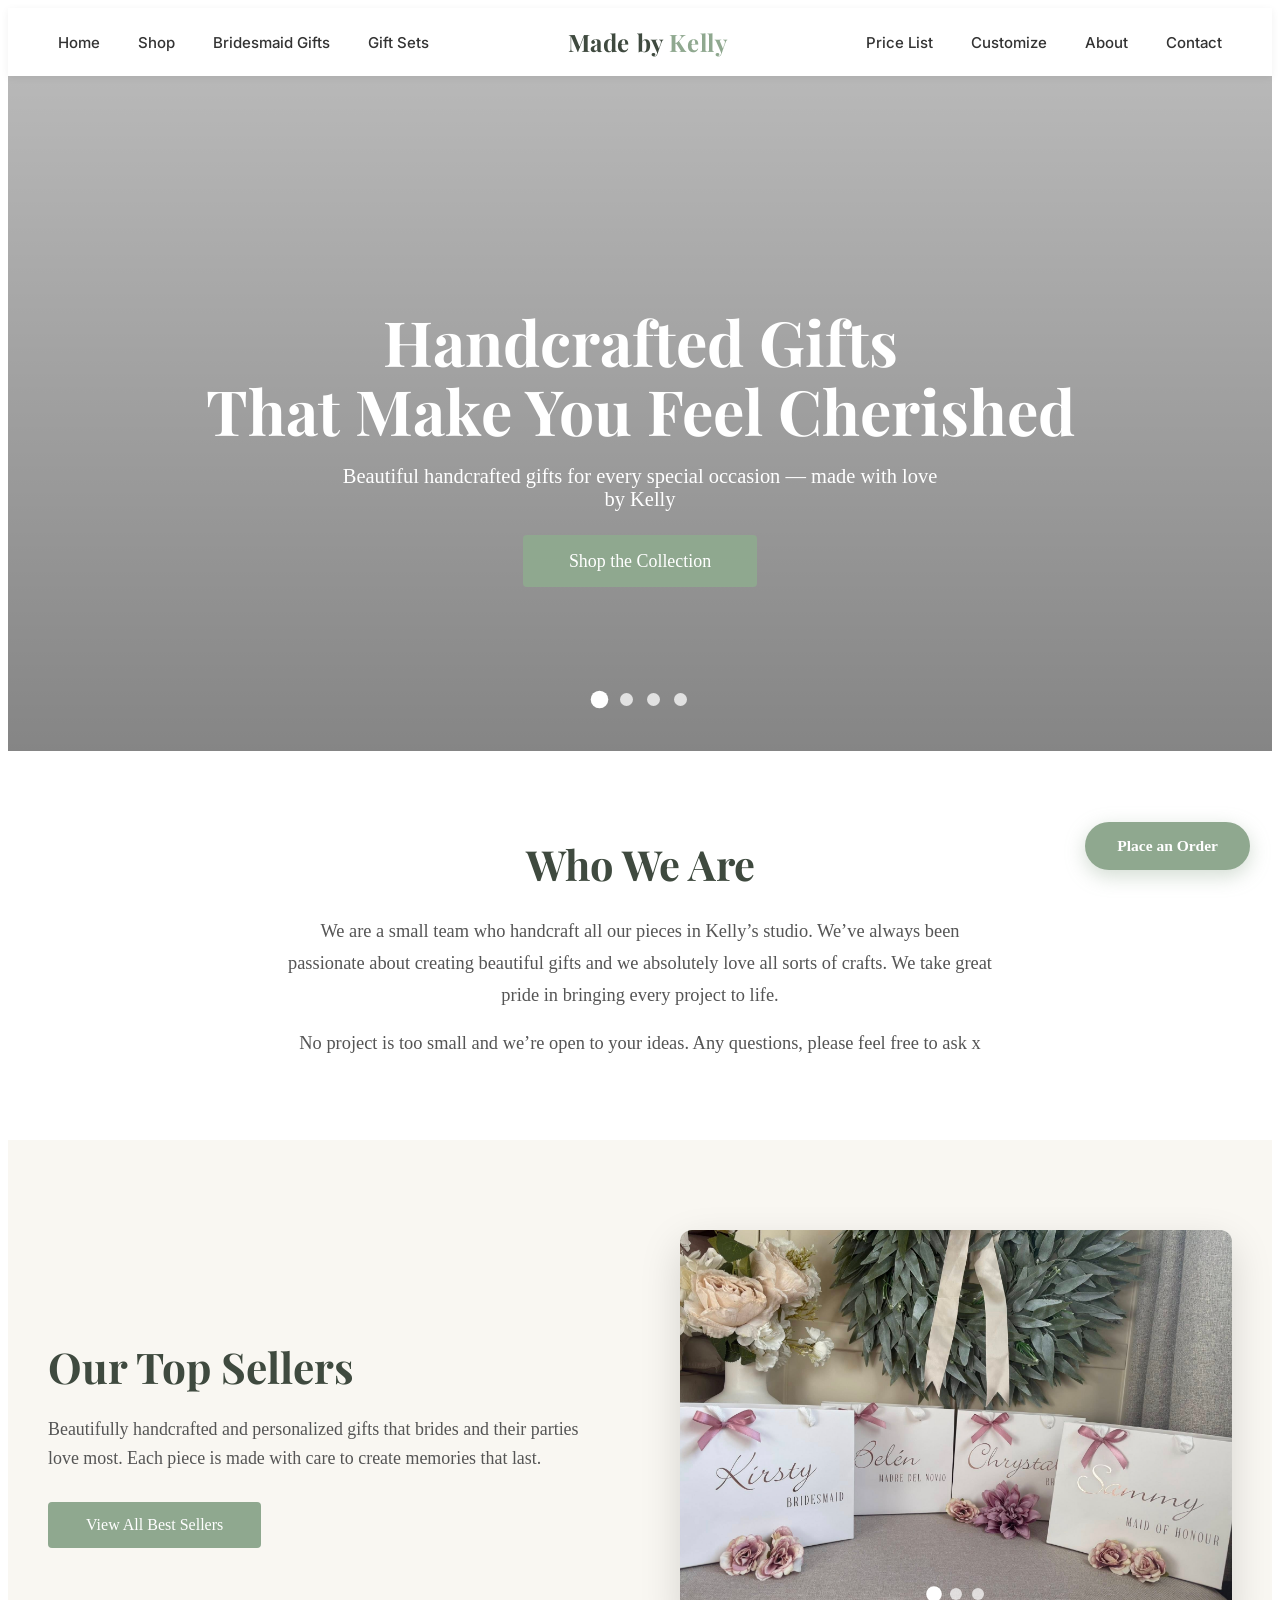
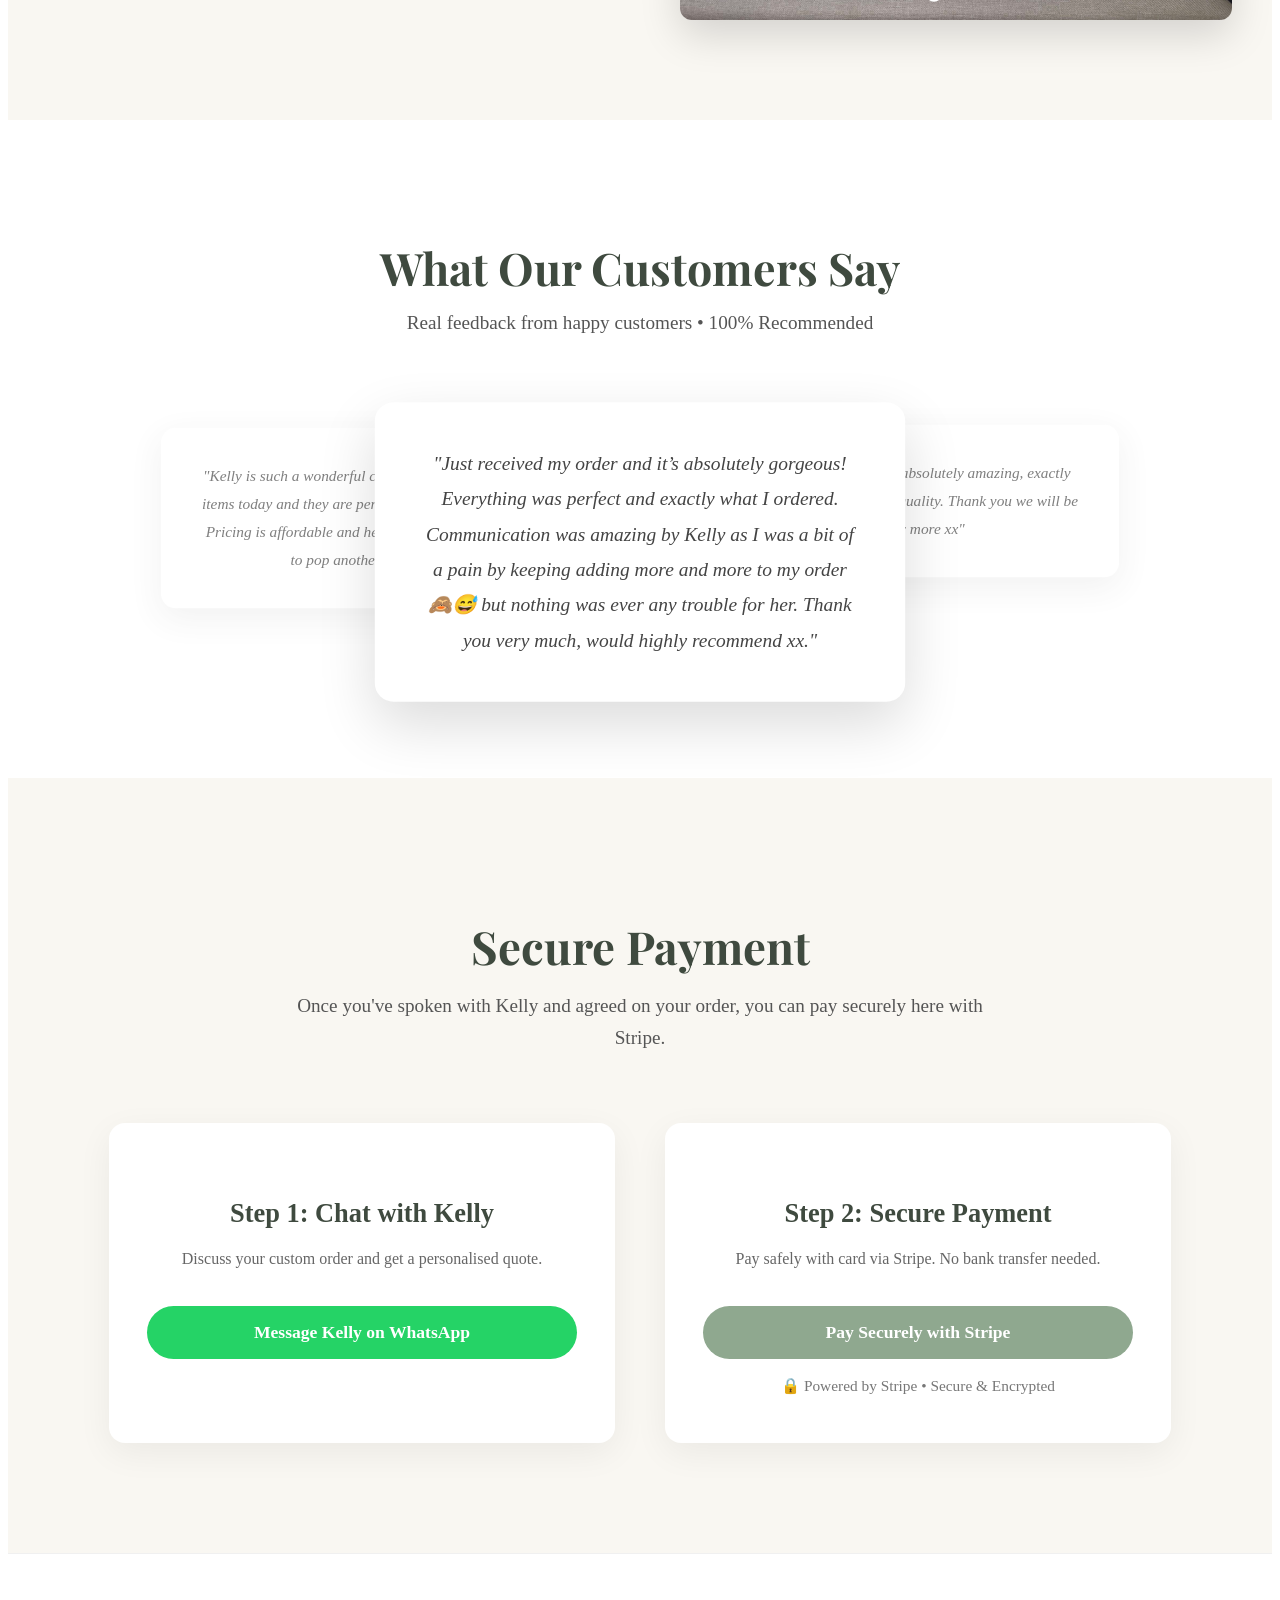
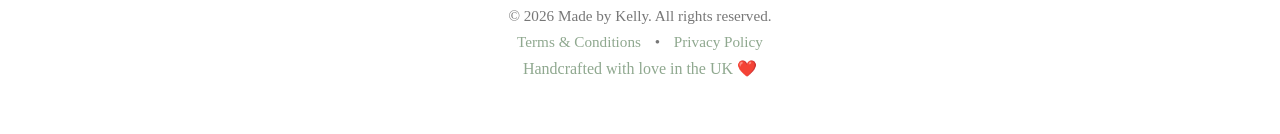
==== index.html @ 74aba40e "Updated hero section with new heading" ====
<!DOCTYPE html>
<html lang="en">
<head>
    <meta charset="UTF-8">
    <meta name="viewport" content="width=device-width, initial-scale=1.0">
    <title>Made by Kelly | Handcrafted Gifts</title>
    
    <link href="https://fonts.googleapis.com/css2?family=Playfair+Display:wght@700&family=Inter:wght@400;500&display=swap" rel="stylesheet">
    
    <link rel="stylesheet" href="css/header.css">
    <link rel="stylesheet" href="css/hero.css">
    <link rel="stylesheet" href="css/index.css">
    <link rel="stylesheet" href="css/footer.css">
</head>
<body>

    <!-- HEADER -->
    <header class="header">
        <div class="header-content">
            <ul class="left-nav nav-menu">
                <li><a href="index.html">Home</a></li>
                <li><a href="shop.html">Shop</a></li>
                <li><a href="bridesmaid-gifts.html">Bridesmaid Gifts</a></li>
                <li><a href="gift-sets.html">Gift Sets</a></li>
            </ul>

            <a href="index.html" class="logo">
                Made by <span>Kelly</span>
            </a>

            <ul class="right-nav nav-menu">
                <li><a href="price-list.html">Price List</a></li>
                <li><a href="customize.html">Customize</a></li>
                <li><a href="about.html">About</a></li>
                <li><a href="contact.html">Contact</a></li>
            </ul>
        </div>
    </header>

    <!-- HERO SLIDESHOW -->
    <section class="hero" id="hero">
        <div class="hero-slide active" style="background-image: url('images/slideshow/jennifer-kalenberg-3nx3qOwSSLs-unsplash.jpg');"></div>
        <div class="hero-slide" style="background-image: url('images/slideshow/jeremy-wong-weddings-464ps_nOflw-unsplash.jpg');"></div>
        <div class="hero-slide" style="background-image: url('images/slideshow/kelsey-chance-tAH2cA_BL5g-unsplash.jpg');"></div>
        <div class="hero-slide" style="background-image: url('images/slideshow/shayna-douglas-GV89QxUF4VI-unsplash.jpg');"></div>

        <div class="hero-overlay">
            <div class="hero-content">
                <h1>Handcrafted Gifts<br>That Make You Feel Cherished</h1>
                <p>Beautiful handcrafted gifts for every special occasion — made with love by Kelly</p>
                <a href="shop.html" class="hero-button">Shop the Collection</a>
            </div>
        </div>

        <div class="hero-dots">
            <div class="hero-dot active" data-slide="0"></div>
            <div class="hero-dot" data-slide="1"></div>
            <div class="hero-dot" data-slide="2"></div>
            <div class="hero-dot" data-slide="3"></div>
        </div>
    </section>

    <!-- WHO WE ARE - WHITE -->
    <div class="who-we-are">
        <div class="container">
            <h2>Who We Are</h2>
            <p>We are a small team who handcraft all our pieces in Kelly’s studio. We’ve always been passionate about creating beautiful gifts and we absolutely love all sorts of crafts. We take great pride in bringing every project to life.</p>
            <p>No project is too small and we’re open to your ideas. Any questions, please feel free to ask x</p>
        </div>
    </div>

    <!-- BEST SELLERS - BEIGE -->
    <section class="best-sellers">
        <div class="container">
            <div class="text-side">
                <h2>Our Top Sellers</h2>
                <p>Beautifully handcrafted and personalized gifts that brides and their parties love most. Each piece is made with care to create memories that last.</p>
                <a href="shop.html" class="btn">View All Best Sellers</a>
            </div>

            <div class="slider-container">
                <div class="slider">
                    <img src="images/658860197_122162101754825236_224866196049989667_n.jpg" class="slide active" alt="Top Seller 1">
                    <img src="images/669708441_122163906194825236_3881505361090547065_n.jpg" class="slide" alt="Top Seller 2">
                    <img src="images/slideshow/kelsey-chance-tAH2cA_BL5g-unsplash.jpg" class="slide" alt="Top Seller 3">
                </div>

                <div class="slider-dots">
                    <span class="dot active" data-slide="0"></span>
                    <span class="dot" data-slide="1"></span>
                    <span class="dot" data-slide="2"></span>
                </div>
            </div>
        </div>
    </section>

    <!-- TESTIMONIALS - WHITE -->
    <section class="testimonials">
        <div class="container">
            <h2>What Our Customers Say</h2>
            <p class="subtitle">Real feedback from happy customers • 100% Recommended</p>

            <div class="testimonial-slider" id="testimonialSlider">
                <div class="testimonial-card">
                    <p class="review">"Just received my order and it’s absolutely gorgeous! Everything was perfect and exactly what I ordered. Communication was amazing by Kelly as I was a bit of a pain by keeping adding more and more to my order 🙈😅 but nothing was ever any trouble for her. Thank you very much, would highly recommend xx."</p>
                </div>

                <div class="testimonial-card">
                    <p class="review">"Just received my order, absolutely amazing, exactly what I ordered and great quality. Thank you we will be back for more xx"</p>
                </div>

                <div class="testimonial-card">
                    <p class="review">"Kelly is really lovely, great at communicating and clearly puts everything into making sure what she sends out is exactly what you want. I was a little sceptical... but she put my mind at rest and she is very reliable and trustworthy. I couldn’t be happier!"</p>
                </div>

                <div class="testimonial-card">
                    <p class="review">"I recently ordered some custom items for my daughter’s wedding, and I couldn’t be happier! Everything arrived beautifully wrapped... Thank you for helping make this special day even more perfect!"</p>
                </div>

                <div class="testimonial-card">
                    <p class="review">"Just received my order and I am so pleased! The products are beautiful and will make a lovely addition to our big day. Would definitely recommend 🤍"</p>
                </div>

                <div class="testimonial-card">
                    <p class="review">"I would 100% recommend Kelly she has been truly amazing because, I love everything she done and I keep adding more to my order because I can’t help myself, she so talented and I’m over the moon with all my stuff so thank you so much I really appreciate your hard work 😌😌❤️"</p>
                </div>

                <div class="testimonial-card">
                    <p class="review">"Highly recommend- beautiful products x"</p>
                </div>

                <div class="testimonial-card">
                    <p class="review">"Would just like to thank Kelly for making our day feel that little more exciting with the amazing personalised items she has made for our bridal team. Both me and my partner are over the moon and couldn’t recommend her more 🥰"</p>
                </div>

                <div class="testimonial-card">
                    <p class="review">"I received my order from Kelly and was very pleased. The order was packaged well. The products were lovely and of good quality. I am looking at putting another order in when I've decided on what, it's hard because I want to order everything 😂"</p>
                </div>

                <div class="testimonial-card">
                    <p class="review">"Kelly is such a wonderful communicator, received my items today and they are perfect!!!! Such a lovely lady. Pricing is affordable and her stuff is fab!!! Can’t wait to pop another order in !"</p>
                </div>
            </div>
        </div>
    </section>

    <!-- STRIPE PAYMENT - BEIGE -->
    <section class="stripe-payment">
        <div class="container">
            <h2>Secure Payment</h2>
            <p class="subtitle">Once you've spoken with Kelly and agreed on your order, you can pay securely here with Stripe.</p>
            
            <div class="payment-options">
                <div class="payment-card">
                    <h3>Step 1: Chat with Kelly</h3>
                    <p>Discuss your custom order and get a personalised quote.</p>
                    <a href="https://wa.me/447305016480?text=Hi%20Kelly%2C%20I'd%20like%20to%20place%20an%20order" 
                       class="whatsapp-btn" target="_blank">
                        Message Kelly on WhatsApp
                    </a>
                </div>

                <div class="payment-card">
                    <h3>Step 2: Secure Payment</h3>
                    <p>Pay safely with card via Stripe. No bank transfer needed.</p>
                    <a href="https://buy.stripe.com/your-real-stripe-link-here" 
                       class="stripe-btn">
                        Pay Securely with Stripe
                    </a>
                    <div class="trust-badge">
                        🔒 Powered by Stripe • Secure & Encrypted
                    </div>
                </div>
            </div>
        </div>
    </section>

    <!-- FOOTER -->
    <footer class="footer">
        <div class="container">
            <p>&copy; 2026 Made by Kelly. All rights reserved.</p>
            <p>
                <a href="terms/terms.html">Terms & Conditions</a> • 
                <a href="privacy.html">Privacy Policy</a>
            </p>
            <p class="made-with-love">Handcrafted with love in the UK ❤️</p>
        </div>
    </footer>

    <!-- PLACE AN ORDER BUTTON -->
    <a href="https://wa.me/447305016480?text=Hi%20Kelly%2C%20I%27d%20like%20to%20place%20an%20order" 
       class="place-order-btn" 
       target="_blank">
        Place an Order
    </a>

    <script src="js/index.js"></script>
</body>
</html>
---- css/header.css ----
/* css/header.css - Skinnier & Elegant */

.header {
    background-color: #ffffff;
    box-shadow: 0 2px 8px rgba(0, 0, 0, 0.06);
    position: sticky;
    top: 0;
    z-index: 1000;
    height: 68px;           /* Skinnier header */
}

.header-content {
    max-width: 1400px;
    margin: 0 auto;
    padding: 0 50px;
    height: 100%;
    display: flex;
    align-items: center;
    justify-content: space-between;
}

/* Left & Right Navigation */
.left-nav, .right-nav {
    display: flex;
    gap: 38px;
    list-style: none;
    margin: 0;
    padding: 0;
}

/* Logo */
.logo {
    font-family: 'Playfair Display', Georgia, serif;
    font-size: 24px;
    font-weight: 700;
    color: #3f4a3f;
    text-decoration: none;
    letter-spacing: 0.6px;
}

.logo span {
    color: #8fa88f;
}

/* Navigation Links */
.nav-menu a {
    font-family: 'Inter', system-ui, sans-serif;
    font-size: 15px;
    font-weight: 500;
    color: #333333;
    text-decoration: none;
    transition: color 0.3s ease;
}

.nav-menu a:hover {
    color: #8fa88f;
}

/* Dropdown */
.dropdown {
    position: relative;
}

.dropdown-content {
    display: none;
    position: absolute;
    top: 100%;
    left: 50%;
    transform: translateX(-50%);
    background: white;
    min-width: 200px;
    box-shadow: 0 8px 20px rgba(0,0,0,0.1);
    border-radius: 8px;
    padding: 10px 0;
    z-index: 999;
}

.dropdown:hover .dropdown-content {
    display: block;
}

.dropdown-content a {
    display: block;
    padding: 10px 22px;
    color: #444;
    text-decoration: none;
    font-size: 14.8px;
}

.dropdown-content a:hover {
    background-color: #f8f5f0;
    color: #8fa88f;
}
---- css/hero.css ----
/* css/hero.css */

.hero {
    position: relative;
    height: 75vh;
    min-height: 620px;
    overflow: hidden;
}

.hero-slide {
    position: absolute;
    top: 0;
    left: 0;
    width: 100%;
    height: 100%;
    background-size: cover;
    background-position: center;
    opacity: 0;
    transition: opacity 1.4s ease;
}

.hero-slide.active {
    opacity: 1;
}

.hero-overlay {
    position: absolute;
    top: 0;
    left: 0;
    width: 100%;
    height: 100%;
    background: linear-gradient(rgba(0,0,0,0.28), rgba(0,0,0,0.48));
    display: flex;
    align-items: center;
    justify-content: center;
    text-align: center;
    color: white;
}

.hero-content h1 {
    font-family: 'Playfair Display', Georgia, serif;
    font-size: 3.9rem;
    line-height: 1.1;
    margin-bottom: 20px;
}

.hero-content p {
    font-size: 1.28rem;
    margin-bottom: 40px;
    max-width: 620px;
    margin-left: auto;
    margin-right: auto;
}

.hero-button {
    padding: 16px 46px;
    background-color: #8fa88f;
    color: white;
    font-size: 1.12rem;
    font-weight: 500;
    text-decoration: none;
    border-radius: 4px;
    transition: all 0.3s ease;
}

.hero-button:hover {
    background-color: #7a947a;
    transform: translateY(-3px);
}

/* Dots */
.hero-dots {
    position: absolute;
    bottom: 45px;
    left: 50%;
    transform: translateX(-50%);
    display: flex;
    gap: 14px;
}

.hero-dot {
    width: 13px;
    height: 13px;
    background-color: rgba(255,255,255,0.75);
    border-radius: 50%;
    cursor: pointer;
    transition: all 0.3s;
}

.hero-dot.active {
    background-color: white;
    transform: scale(1.35);
}

/* Mobile */
@media (max-width: 768px) {
    .hero { height: 70vh; min-height: 560px; }
    .hero-content h1 { font-size: 2.85rem; }
}
---- css/index.css ----
/* ============================================= */
/* INDEX.CSS - Clean Version (No Footer)        */
/* ============================================= */

/* Force scrollbar */
html {
    overflow-y: scroll;
}

/* WHO WE ARE - WHITE */
.who-we-are {
    background-color: #ffffff;
    padding: 50px 0 65px;
}

.who-we-are .container {
    max-width: 1250px;
    margin: 0 auto;
    padding: 0 40px;
    text-align: center;
}

.who-we-are h2 {
    font-family: 'Playfair Display', Georgia, serif;
    font-size: 2.6rem;
    color: #3f4a3f;
    margin-bottom: 24px;
}

.who-we-are p {
    font-size: 1.15rem;
    line-height: 1.75;
    color: #555;
    max-width: 720px;
    margin: 0 auto 16px;
}

/* BEST SELLERS - BEIGE */
.best-sellers {
    background-color: #f9f7f2;
    padding: 90px 0 100px;
}

.best-sellers .container {
    max-width: 1250px;
    margin: 0 auto;
    padding: 0 40px;
    display: flex;
    align-items: center;
    gap: 80px;
    flex-wrap: wrap;
}

.best-sellers .text-side {
    flex: 1;
    min-width: 340px;
}

.best-sellers .text-side h2 {
    font-family: 'Playfair Display', Georgia, serif;
    font-size: 2.65rem;
    color: #3f4a3f;
    margin-bottom: 20px;
}

.best-sellers .text-side p {
    font-size: 1.12rem;
    line-height: 1.65;
    color: #555;
    margin-bottom: 28px;
}

.best-sellers .btn {
    display: inline-block;
    padding: 14px 38px;
    background-color: #8fa88f;
    color: white;
    text-decoration: none;
    font-weight: 500;
    border-radius: 4px;
    transition: all 0.3s ease;
}

.best-sellers .btn:hover {
    background-color: #7a947a;
    transform: translateY(-3px);
}

/* Slider */
.slider-container {
    flex: 1;
    min-width: 380px;
    position: relative;
    height: 390px;
    border-radius: 12px;
    overflow: hidden;
    box-shadow: 0 15px 40px rgba(0, 0, 0, 0.15);
}

.slide {
    position: absolute;
    top: 0;
    left: 0;
    width: 100%;
    height: 100%;
    object-fit: cover;
    opacity: 0;
    transition: opacity 1s ease;
}

.slide.active {
    opacity: 1;
}

.slider-dots {
    position: absolute;
    bottom: 20px;
    left: 50%;
    transform: translateX(-50%);
    display: flex;
    gap: 10px;
    z-index: 10;
}

.dot {
    width: 12px;
    height: 12px;
    background-color: rgba(255, 255, 255, 0.7);
    border-radius: 50%;
    cursor: pointer;
}

.dot.active {
    background-color: #fff;
    transform: scale(1.3);
}

/* TESTIMONIALS - WHITE */
.testimonials {
    background-color: #ffffff;
    padding: 80px 0 100px;
    text-align: center;
    overflow: hidden;
}

.testimonials h2 {
    font-family: 'Playfair Display', Georgia, serif;
    font-size: 2.8rem;
    color: #3f4a3f;
    margin-bottom: 10px;
}

.subtitle {
    font-size: 1.15rem;
    color: #666;
    margin-bottom: 60px;
}

.testimonial-slider {
    position: relative;
    max-width: 1220px;
    height: 270px;
    margin: 0 auto;
}

.testimonial-card {
    position: absolute;
    top: 0;
    width: 100%;
    max-width: 420px;
    background: white;
    padding: 42px 45px;
    border-radius: 18px;
    box-shadow: 0 12px 40px rgba(0, 0, 0, 0.08);
    opacity: 0;
    transition: all 0.95s cubic-bezier(0.4, 0, 0.2, 1);
}

.testimonial-card.active {
    left: 50%;
    transform: translateX(-50%) scale(1.04);
    opacity: 1;
    z-index: 10;
    box-shadow: 0 22px 55px rgba(0, 0, 0, 0.14);
}

.testimonial-card.left {
    left: 7%;
    transform: scale(0.82);
    opacity: 0.68;
    z-index: 5;
}

.testimonial-card.right {
    left: 93%;
    transform: translateX(-100%) scale(0.82);
    opacity: 0.68;
    z-index: 5;
}

.review {
    font-size: 1.17rem;
    line-height: 1.82;
    color: #444;
    font-style: italic;
    margin: 0;
}

/* STRIPE PAYMENT - BEIGE */
.stripe-payment {
    background-color: #f9f7f2;
    padding: 100px 0 110px;
    text-align: center;
}

.stripe-payment h2 {
    font-family: 'Playfair Display', Georgia, serif;
    font-size: 2.85rem;
    color: #3f4a3f;
    margin-bottom: 14px;
}

.subtitle {
    font-size: 1.2rem;
    color: #555;
    max-width: 720px;
    margin: 0 auto 70px;
    line-height: 1.65;
}

.payment-options {
    display: flex;
    gap: 50px;
    max-width: 1100px;
    margin: 0 auto;
    justify-content: center;
    flex-wrap: wrap;
}

.payment-card {
    background: white;
    border-radius: 16px;
    padding: 48px 38px;
    width: 100%;
    max-width: 430px;
    box-shadow: 0 10px 35px rgba(0, 0, 0, 0.06);
    transition: all 0.3s ease;
}

.payment-card:hover {
    transform: translateY(-6px);
}

.payment-card h3 {
    font-size: 1.65rem;
    color: #3f4a3f;
    margin-bottom: 16px;
}

.payment-card p {
    color: #666;
    line-height: 1.7;
    margin-bottom: 34px;
}

.whatsapp-btn,
.stripe-btn {
    display: block;
    width: 100%;
    padding: 16px 0;
    border-radius: 50px;
    text-decoration: none;
    font-weight: 600;
    font-size: 1.1rem;
    transition: all 0.3s ease;
}

.whatsapp-btn {
    background-color: #25D366;
    color: white;
}

.whatsapp-btn:hover {
    background-color: #1eb55a;
}

.stripe-btn {
    background-color: #8fa88f;
    color: white;
}

.stripe-btn:hover {
    background-color: #7a947a;
}

.trust-badge {
    margin-top: 18px;
    font-size: 0.96rem;
    color: #777;
}

/* PLACE AN ORDER BUTTON */
.place-order-btn {
    position: fixed;
    bottom: 30px;
    right: 30px;
    background-color: #8fa88f;
    color: white;
    padding: 15px 32px;
    border-radius: 50px;
    font-weight: 600;
    font-size: 15.5px;
    text-decoration: none;
    box-shadow: 0 6px 20px rgba(143, 168, 143, 0.4);
    z-index: 1000;
    transition: all 0.3s ease;
}

.place-order-btn:hover {
    background-color: #7a947a;
    transform: translateY(-3px);
}

/* MOBILE */
@media (max-width: 768px) {
    .best-sellers .container,
    .payment-options {
        gap: 30px;
    }
    
    .payment-card {
        padding: 38px 28px;
    }
    
    .place-order-btn {
        padding: 13px 26px;
        font-size: 15px;
        bottom: 25px;
        right: 25px;
    }
}
---- css/footer.css ----
/* css/footer.css - Clean Minimal Footer */

.footer {
    background-color: #ffffff;
    padding: 45px 0 40px;
    text-align: center;
    font-size: 0.95rem;
    color: #777;
    border-top: 1px solid #f0f0f0;
}

.footer .container {
    max-width: 1250px;
    margin: 0 auto;
    padding: 0 40px;
}

.footer p {
    margin: 8px 0;
}

.footer a {
    color: #8fa88f;
    text-decoration: none;
    margin: 0 10px;
}

.footer a:hover {
    text-decoration: underline;
}

.made-with-love {
    margin-top: 18px;
    font-size: 1rem;
    color: #8fa88f;
}

/* Mobile */
@media (max-width: 768px) {
    .footer {
        padding: 35px 0 30px;
    }
    .footer p {
        font-size: 0.92rem;
    }
}
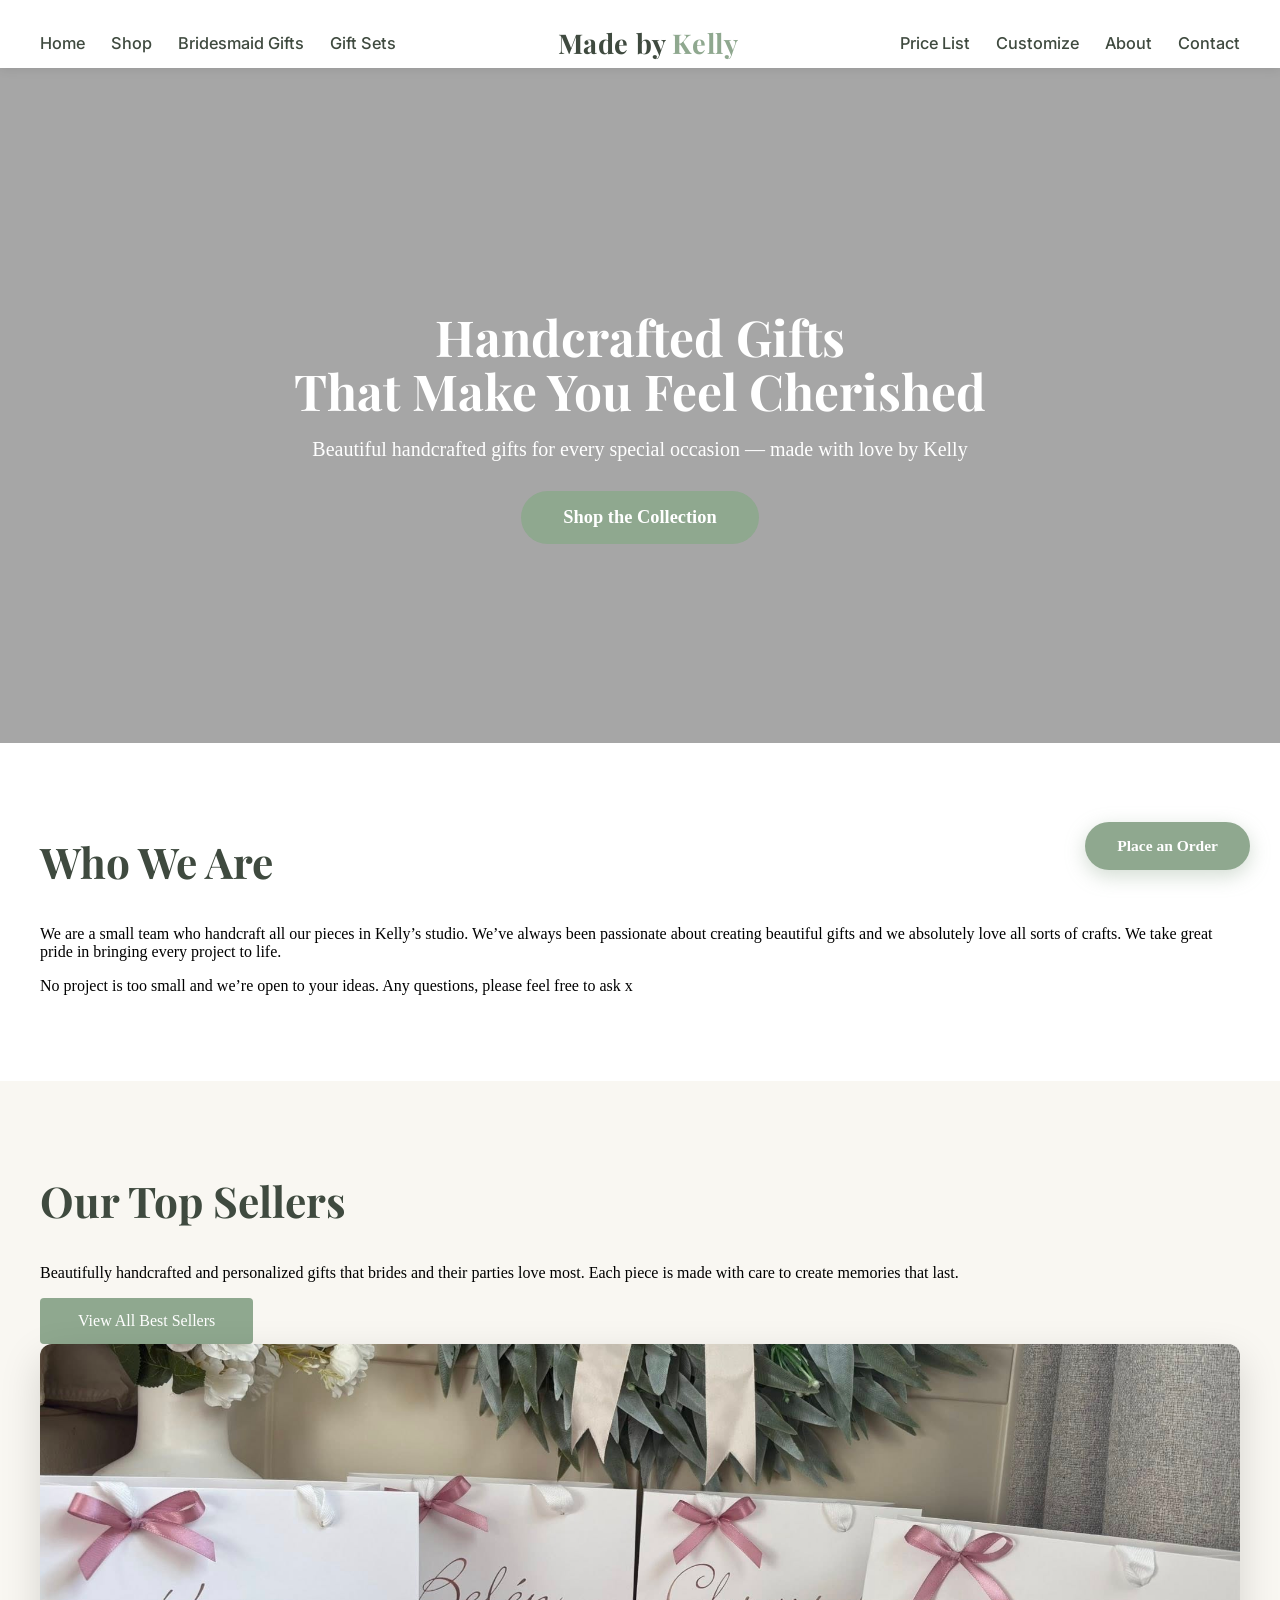
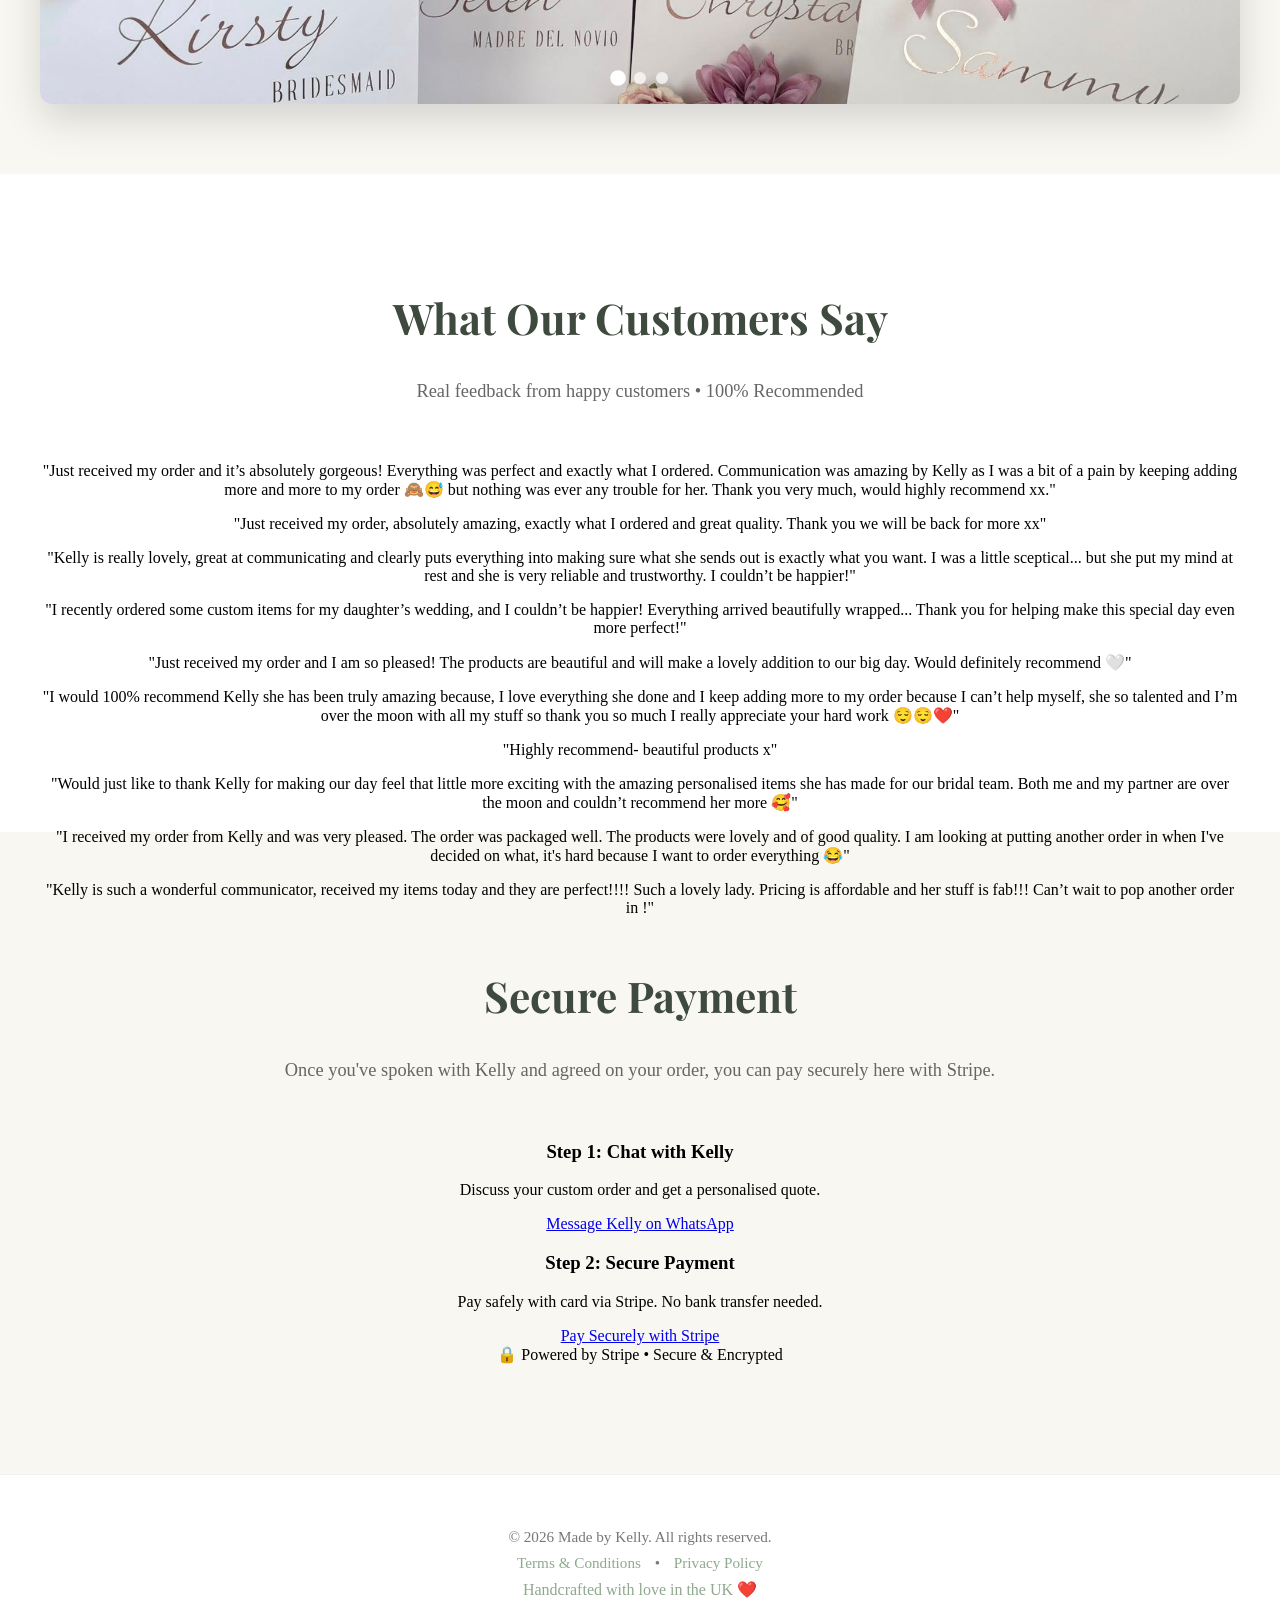
==== commit de383390: "Updated hero section with new heading" ====
--- a/index.html
+++ b/index.html
@@ -2,7 +2,7 @@
 <html lang="en">
 <head>
     <meta charset="UTF-8">
-    <meta name="viewport" content="width=device-width, initial-scale=1.0">
+    <meta name="viewport" content="width=device-width, initial-scale=1.0, maximum-scale=1.0, user-scalable=no">
     <title>Made by Kelly | Handcrafted Gifts</title>
     
     <link href="https://fonts.googleapis.com/css2?family=Playfair+Display:wght@700&family=Inter:wght@400;500&display=swap" rel="stylesheet">
@@ -19,7 +19,7 @@
         <div class="header-content">
             <ul class="left-nav nav-menu">
                 <li><a href="index.html">Home</a></li>
-                <li><a href="shop.html">Shop</a></li>
+                <li><a href="shop/shop.html">Shop</a></li>
                 <li><a href="bridesmaid-gifts.html">Bridesmaid Gifts</a></li>
                 <li><a href="gift-sets.html">Gift Sets</a></li>
             </ul>
@@ -48,7 +48,7 @@
             <div class="hero-content">
                 <h1>Handcrafted Gifts<br>That Make You Feel Cherished</h1>
                 <p>Beautiful handcrafted gifts for every special occasion — made with love by Kelly</p>
-                <a href="shop.html" class="hero-button">Shop the Collection</a>
+                <a href="shop/shop.html" class="hero-button">Shop the Collection</a>
             </div>
         </div>
 
--- a/css/hero.css
+++ b/css/hero.css
@@ -1,9 +1,64 @@
-/* css/hero.css */
-
+/* ============================================= */
+/* INDEX.CSS - Proper Scaling + Zoom Friendly   */
+/* ============================================= */
+
+html, body {
+    margin: 0;
+    padding: 0;
+    overflow-x: hidden;
+}
+
+/* HEADER */
+.header {
+    position: sticky;
+    top: 0;
+    z-index: 100;
+    background: white;
+    box-shadow: 0 2px 10px rgba(0,0,0,0.08);
+}
+
+.header-content {
+    max-width: 1250px;
+    margin: 0 auto;
+    padding: 0 40px;
+    height: 85px;
+    display: flex;
+    align-items: center;
+    justify-content: space-between;
+}
+
+.nav-menu {
+    display: flex;
+    list-style: none;
+    gap: 26px;
+    margin: 0;
+    padding: 0;
+}
+
+.nav-menu li a {
+    text-decoration: none;
+    color: #3f4a3f;
+    font-weight: 500;
+    font-size: 1.02rem;
+}
+
+.logo {
+    font-family: 'Playfair Display', Georgia, serif;
+    font-size: 1.7rem;
+    color: #3f4a3f;
+    text-decoration: none;
+}
+
+.logo span {
+    color: #8fa88f;
+}
+
+/* HERO - Fixed Scaling Issue */
 .hero {
     position: relative;
-    height: 75vh;
-    min-height: 620px;
+    height: 100vh;                    /* Use 100vh for proper scaling */
+    min-height: 560px;
+    max-height: 820px;                /* Prevent it becoming too tall */
     overflow: hidden;
 }
 
@@ -16,7 +71,7 @@
     background-size: cover;
     background-position: center;
     opacity: 0;
-    transition: opacity 1.4s ease;
+    transition: opacity 1s ease;
 }
 
 .hero-slide.active {
@@ -24,76 +79,260 @@
 }
 
 .hero-overlay {
+    position: absolute;
+    inset: 0;
+    background: rgba(0,0,0,0.35);
+    display: flex;
+    align-items: center;
+    justify-content: center;
+    text-align: center;
+    padding: 0 20px;
+}
+
+.hero-content h1 {
+    font-family: 'Playfair Display', Georgia, serif;
+    font-size: 3.1rem;
+    color: white;
+    line-height: 1.1;
+    margin-bottom: 20px;
+}
+
+.hero-content p {
+    font-size: 1.25rem;
+    color: white;
+    max-width: 720px;
+    margin: 0 auto 30px;
+}
+
+.hero-button {
+    display: inline-block;
+    background-color: #8fa88f;
+    color: white;
+    padding: 16px 42px;
+    border-radius: 50px;
+    text-decoration: none;
+    font-weight: 600;
+    font-size: 1.15rem;
+    transition: all 0.3s ease;
+}
+
+.hero-button:hover {
+    background-color: #7a947a;
+    transform: translateY(-3px);
+}
+
+/* Other sections */
+.who-we-are {
+    background-color: #ffffff;
+    padding: 55px 0 70px;
+}
+
+.who-we-are .container,
+.best-sellers .container,
+.testimonials .container,
+.stripe-payment .container {
+    max-width: 1250px;
+    margin: 0 auto;
+    padding: 0 40px;
+}
+
+.who-we-are h2,
+.best-sellers .text-side h2,
+.testimonials h2,
+.stripe-payment h2 {
+    font-family: 'Playfair Display', Georgia, serif;
+    font-size: 2.65rem;
+    color: #3f4a3f;
+}
+
+.best-sellers {
+    background-color: #f9f7f2;
+    padding: 90px 0 100px;
+}
+
+.best-sellers .text-side {
+    flex: 1;
+    min-width: 340px;
+}
+
+.best-sellers .btn {
+    display: inline-block;
+    padding: 14px 38px;
+    background-color: #8fa88f;
+    color: white;
+    text-decoration: none;
+    font-weight: 500;
+    border-radius: 4px;
+    transition: all 0.3s ease;
+}
+
+.best-sellers .btn:hover {
+    background-color: #7a947a;
+    transform: translateY(-3px);
+}
+
+.slider-container {
+    flex: 1;
+    min-width: 380px;
+    position: relative;
+    height: 360px;
+    border-radius: 12px;
+    overflow: hidden;
+    box-shadow: 0 15px 40px rgba(0, 0, 0, 0.15);
+}
+
+.slide {
     position: absolute;
     top: 0;
     left: 0;
     width: 100%;
     height: 100%;
-    background: linear-gradient(rgba(0,0,0,0.28), rgba(0,0,0,0.48));
-    display: flex;
-    align-items: center;
-    justify-content: center;
-    text-align: center;
-    color: white;
-}
-
-.hero-content h1 {
-    font-family: 'Playfair Display', Georgia, serif;
-    font-size: 3.9rem;
-    line-height: 1.1;
-    margin-bottom: 20px;
-}
-
-.hero-content p {
-    font-size: 1.28rem;
-    margin-bottom: 40px;
-    max-width: 620px;
-    margin-left: auto;
-    margin-right: auto;
-}
-
-.hero-button {
-    padding: 16px 46px;
-    background-color: #8fa88f;
-    color: white;
-    font-size: 1.12rem;
-    font-weight: 500;
-    text-decoration: none;
-    border-radius: 4px;
-    transition: all 0.3s ease;
-}
-
-.hero-button:hover {
-    background-color: #7a947a;
-    transform: translateY(-3px);
-}
-
-/* Dots */
-.hero-dots {
+    object-fit: cover;
+    opacity: 0;
+    transition: opacity 1s ease;
+}
+
+.slide.active {
+    opacity: 1;
+}
+
+.slider-dots {
     position: absolute;
-    bottom: 45px;
+    bottom: 20px;
     left: 50%;
     transform: translateX(-50%);
     display: flex;
-    gap: 14px;
-}
-
-.hero-dot {
-    width: 13px;
-    height: 13px;
-    background-color: rgba(255,255,255,0.75);
+    gap: 10px;
+    z-index: 10;
+}
+
+.dot {
+    width: 12px;
+    height: 12px;
+    background-color: rgba(255, 255, 255, 0.7);
     border-radius: 50%;
     cursor: pointer;
-    transition: all 0.3s;
-}
-
-.hero-dot.active {
-    background-color: white;
-    transform: scale(1.35);
-}
-
-/* Mobile */
+}
+
+.dot.active {
+    background-color: #fff;
+    transform: scale(1.3);
+}
+
+.testimonials {
+    background-color: #ffffff;
+    padding: 80px 0 100px;
+    text-align: center;
+}
+
+.subtitle {
+    font-size: 1.15rem;
+    color: #666;
+    margin-bottom: 60px;
+}
+
+.testimonial-slider {
+    position: relative;
+    max-width: 1220px;
+    height: 270px;
+    margin: 0 auto;
+}
+
+.stripe-payment {
+    background-color: #f9f7f2;
+    padding: 100px 0 110px;
+    text-align: center;
+}
+
+.place-order-btn {
+    position: fixed;
+    bottom: 30px;
+    right: 30px;
+    background-color: #8fa88f;
+    color: white;
+    padding: 15px 32px;
+    border-radius: 50px;
+    font-weight: 600;
+    font-size: 15.5px;
+    text-decoration: none;
+    box-shadow: 0 6px 20px rgba(143, 168, 143, 0.4);
+    z-index: 1000;
+    transition: all 0.3s ease;
+}
+
+.place-order-btn:hover {
+    background-color: #7a947a;
+    transform: translateY(-3px);
+}
+
+/* MOBILE - Proper Scaling & No White Gap */
 @media (max-width: 768px) {
-    .hero { height: 70vh; min-height: 560px; }
-    .hero-content h1 { font-size: 2.85rem; }
+    .header-content {
+        padding: 0 15px;
+        height: 72px;
+    }
+    
+    .nav-menu {
+        gap: 12px;
+        font-size: 0.93rem;
+    }
+    
+    .logo {
+        font-size: 1.5rem;
+    }
+    
+    .hero {
+        height: 85vh;               /* Better scaling on iPhone */
+        min-height: 520px;
+    }
+    
+    .hero-content h1 {
+        font-size: 2.25rem;
+        line-height: 1.15;
+    }
+    
+    .hero-content p {
+        font-size: 1.05rem;
+    }
+    
+    .hero-button {
+        padding: 13px 32px;
+        font-size: 1.05rem;
+    }
+    
+    .who-we-are h2,
+    .best-sellers .text-side h2,
+    .testimonials h2,
+    .stripe-payment h2 {
+        font-size: 2.25rem;
+    }
+    
+    .who-we-are .container,
+    .best-sellers .container,
+    .testimonials .container,
+    .stripe-payment .container {
+        padding: 0 20px;
+    }
+    
+    .best-sellers .container {
+        flex-direction: column;
+        text-align: center;
+        gap: 50px;
+    }
+    
+    .slider-container {
+        height: 300px;
+        min-width: 100%;
+    }
+    
+    .testimonial-slider {
+        height: 235px;
+    }
+    
+    .place-order-btn {
+        bottom: 22px;
+        right: 22px;
+        padding: 13px 28px;
+        font-size: 15px;
+    }
 }
--- a/css/index.css
+++ b/css/index.css
@@ -1,73 +1,156 @@
 /* ============================================= */
-/* INDEX.CSS - Clean Version (No Footer)        */
+/* INDEX.CSS - Proper Initial Zoom + Scaling    */
 /* ============================================= */
 
-/* Force scrollbar */
-html {
-    overflow-y: scroll;
-}
-
-/* WHO WE ARE - WHITE */
-.who-we-are {
-    background-color: #ffffff;
-    padding: 50px 0 65px;
-}
-
-.who-we-are .container {
+html, body {
+    margin: 0;
+    padding: 0;
+    overflow-x: hidden;
+}
+
+/* HEADER */
+.header {
+    position: sticky;
+    top: 0;
+    z-index: 100;
+    background: white;
+    box-shadow: 0 2px 10px rgba(0,0,0,0.08);
+}
+
+.header-content {
     max-width: 1250px;
     margin: 0 auto;
     padding: 0 40px;
+    height: 85px;
+    display: flex;
+    align-items: center;
+    justify-content: space-between;
+}
+
+.nav-menu {
+    display: flex;
+    list-style: none;
+    gap: 26px;
+    margin: 0;
+    padding: 0;
+}
+
+.nav-menu li a {
+    text-decoration: none;
+    color: #3f4a3f;
+    font-weight: 500;
+    font-size: 1.02rem;
+}
+
+.logo {
+    font-family: 'Playfair Display', Georgia, serif;
+    font-size: 1.7rem;
+    color: #3f4a3f;
+    text-decoration: none;
+}
+
+.logo span {
+    color: #8fa88f;
+}
+
+/* HERO - Smaller on PC, scales properly on mobile */
+.hero {
+    position: relative;
+    height: 75vh;
+    min-height: 560px;
+    max-height: 820px;
+    overflow: hidden;
+}
+
+.hero-slide {
+    position: absolute;
+    top: 0;
+    left: 0;
+    width: 100%;
+    height: 100%;
+    background-size: cover;
+    background-position: center;
+    opacity: 0;
+    transition: opacity 1s ease;
+}
+
+.hero-slide.active {
+    opacity: 1;
+}
+
+.hero-overlay {
+    position: absolute;
+    inset: 0;
+    background: rgba(0,0,0,0.35);
+    display: flex;
+    align-items: center;
+    justify-content: center;
     text-align: center;
-}
-
-.who-we-are h2 {
+    padding: 0 20px;
+}
+
+.hero-content h1 {
     font-family: 'Playfair Display', Georgia, serif;
-    font-size: 2.6rem;
-    color: #3f4a3f;
-    margin-bottom: 24px;
-}
-
-.who-we-are p {
+    font-size: 3.1rem;
+    color: white;
+    line-height: 1.1;
+    margin-bottom: 20px;
+}
+
+.hero-content p {
+    font-size: 1.25rem;
+    color: white;
+    max-width: 720px;
+    margin: 0 auto 30px;
+}
+
+.hero-button {
+    display: inline-block;
+    background-color: #8fa88f;
+    color: white;
+    padding: 16px 42px;
+    border-radius: 50px;
+    text-decoration: none;
+    font-weight: 600;
     font-size: 1.15rem;
-    line-height: 1.75;
-    color: #555;
-    max-width: 720px;
-    margin: 0 auto 16px;
-}
-
-/* BEST SELLERS - BEIGE */
-.best-sellers {
-    background-color: #f9f7f2;
-    padding: 90px 0 100px;
-}
-
-.best-sellers .container {
+    transition: all 0.3s ease;
+}
+
+.hero-button:hover {
+    background-color: #7a947a;
+    transform: translateY(-3px);
+}
+
+/* Other sections */
+.who-we-are, .best-sellers, .testimonials, .stripe-payment {
+    padding: 55px 0 70px;
+}
+
+.who-we-are .container,
+.best-sellers .container,
+.testimonials .container,
+.stripe-payment .container {
     max-width: 1250px;
     margin: 0 auto;
     padding: 0 40px;
-    display: flex;
-    align-items: center;
-    gap: 80px;
-    flex-wrap: wrap;
+}
+
+.who-we-are h2,
+.best-sellers .text-side h2,
+.testimonials h2,
+.stripe-payment h2 {
+    font-family: 'Playfair Display', Georgia, serif;
+    font-size: 2.65rem;
+    color: #3f4a3f;
+}
+
+.best-sellers {
+    background-color: #f9f7f2;
 }
 
 .best-sellers .text-side {
     flex: 1;
     min-width: 340px;
-}
-
-.best-sellers .text-side h2 {
-    font-family: 'Playfair Display', Georgia, serif;
-    font-size: 2.65rem;
-    color: #3f4a3f;
-    margin-bottom: 20px;
-}
-
-.best-sellers .text-side p {
-    font-size: 1.12rem;
-    line-height: 1.65;
-    color: #555;
-    margin-bottom: 28px;
 }
 
 .best-sellers .btn {
@@ -86,12 +169,11 @@
     transform: translateY(-3px);
 }
 
-/* Slider */
 .slider-container {
     flex: 1;
     min-width: 380px;
     position: relative;
-    height: 390px;
+    height: 360px;
     border-radius: 12px;
     overflow: hidden;
     box-shadow: 0 15px 40px rgba(0, 0, 0, 0.15);
@@ -135,19 +217,10 @@
     transform: scale(1.3);
 }
 
-/* TESTIMONIALS - WHITE */
 .testimonials {
     background-color: #ffffff;
     padding: 80px 0 100px;
     text-align: center;
-    overflow: hidden;
-}
-
-.testimonials h2 {
-    font-family: 'Playfair Display', Georgia, serif;
-    font-size: 2.8rem;
-    color: #3f4a3f;
-    margin-bottom: 10px;
 }
 
 .subtitle {
@@ -163,143 +236,12 @@
     margin: 0 auto;
 }
 
-.testimonial-card {
-    position: absolute;
-    top: 0;
-    width: 100%;
-    max-width: 420px;
-    background: white;
-    padding: 42px 45px;
-    border-radius: 18px;
-    box-shadow: 0 12px 40px rgba(0, 0, 0, 0.08);
-    opacity: 0;
-    transition: all 0.95s cubic-bezier(0.4, 0, 0.2, 1);
-}
-
-.testimonial-card.active {
-    left: 50%;
-    transform: translateX(-50%) scale(1.04);
-    opacity: 1;
-    z-index: 10;
-    box-shadow: 0 22px 55px rgba(0, 0, 0, 0.14);
-}
-
-.testimonial-card.left {
-    left: 7%;
-    transform: scale(0.82);
-    opacity: 0.68;
-    z-index: 5;
-}
-
-.testimonial-card.right {
-    left: 93%;
-    transform: translateX(-100%) scale(0.82);
-    opacity: 0.68;
-    z-index: 5;
-}
-
-.review {
-    font-size: 1.17rem;
-    line-height: 1.82;
-    color: #444;
-    font-style: italic;
-    margin: 0;
-}
-
-/* STRIPE PAYMENT - BEIGE */
 .stripe-payment {
     background-color: #f9f7f2;
     padding: 100px 0 110px;
     text-align: center;
 }
 
-.stripe-payment h2 {
-    font-family: 'Playfair Display', Georgia, serif;
-    font-size: 2.85rem;
-    color: #3f4a3f;
-    margin-bottom: 14px;
-}
-
-.subtitle {
-    font-size: 1.2rem;
-    color: #555;
-    max-width: 720px;
-    margin: 0 auto 70px;
-    line-height: 1.65;
-}
-
-.payment-options {
-    display: flex;
-    gap: 50px;
-    max-width: 1100px;
-    margin: 0 auto;
-    justify-content: center;
-    flex-wrap: wrap;
-}
-
-.payment-card {
-    background: white;
-    border-radius: 16px;
-    padding: 48px 38px;
-    width: 100%;
-    max-width: 430px;
-    box-shadow: 0 10px 35px rgba(0, 0, 0, 0.06);
-    transition: all 0.3s ease;
-}
-
-.payment-card:hover {
-    transform: translateY(-6px);
-}
-
-.payment-card h3 {
-    font-size: 1.65rem;
-    color: #3f4a3f;
-    margin-bottom: 16px;
-}
-
-.payment-card p {
-    color: #666;
-    line-height: 1.7;
-    margin-bottom: 34px;
-}
-
-.whatsapp-btn,
-.stripe-btn {
-    display: block;
-    width: 100%;
-    padding: 16px 0;
-    border-radius: 50px;
-    text-decoration: none;
-    font-weight: 600;
-    font-size: 1.1rem;
-    transition: all 0.3s ease;
-}
-
-.whatsapp-btn {
-    background-color: #25D366;
-    color: white;
-}
-
-.whatsapp-btn:hover {
-    background-color: #1eb55a;
-}
-
-.stripe-btn {
-    background-color: #8fa88f;
-    color: white;
-}
-
-.stripe-btn:hover {
-    background-color: #7a947a;
-}
-
-.trust-badge {
-    margin-top: 18px;
-    font-size: 0.96rem;
-    color: #777;
-}
-
-/* PLACE AN ORDER BUTTON */
 .place-order-btn {
     position: fixed;
     bottom: 30px;
@@ -321,21 +263,74 @@
     transform: translateY(-3px);
 }
 
-/* MOBILE */
+/* MOBILE - Opens zoomed out + scales properly */
 @media (max-width: 768px) {
+    .header-content {
+        padding: 0 15px;
+        height: 72px;
+    }
+    
+    .nav-menu {
+        gap: 12px;
+        font-size: 0.93rem;
+    }
+    
+    .logo {
+        font-size: 1.5rem;
+    }
+    
+    .hero {
+        height: 82vh;
+        min-height: 520px;
+    }
+    
+    .hero-content h1 {
+        font-size: 2.2rem;
+        line-height: 1.15;
+    }
+    
+    .hero-content p {
+        font-size: 1.05rem;
+    }
+    
+    .hero-button {
+        padding: 13px 32px;
+        font-size: 1.05rem;
+    }
+    
+    .who-we-are h2,
+    .best-sellers .text-side h2,
+    .testimonials h2,
+    .stripe-payment h2 {
+        font-size: 2.25rem;
+    }
+    
+    .who-we-are .container,
     .best-sellers .container,
-    .payment-options {
-        gap: 30px;
-    }
-    
-    .payment-card {
-        padding: 38px 28px;
+    .testimonials .container,
+    .stripe-payment .container {
+        padding: 0 20px;
+    }
+    
+    .best-sellers .container {
+        flex-direction: column;
+        text-align: center;
+        gap: 50px;
+    }
+    
+    .slider-container {
+        height: 300px;
+        min-width: 100%;
+    }
+    
+    .testimonial-slider {
+        height: 235px;
     }
     
     .place-order-btn {
-        padding: 13px 26px;
+        bottom: 22px;
+        right: 22px;
+        padding: 13px 28px;
         font-size: 15px;
-        bottom: 25px;
-        right: 25px;
     }
 }
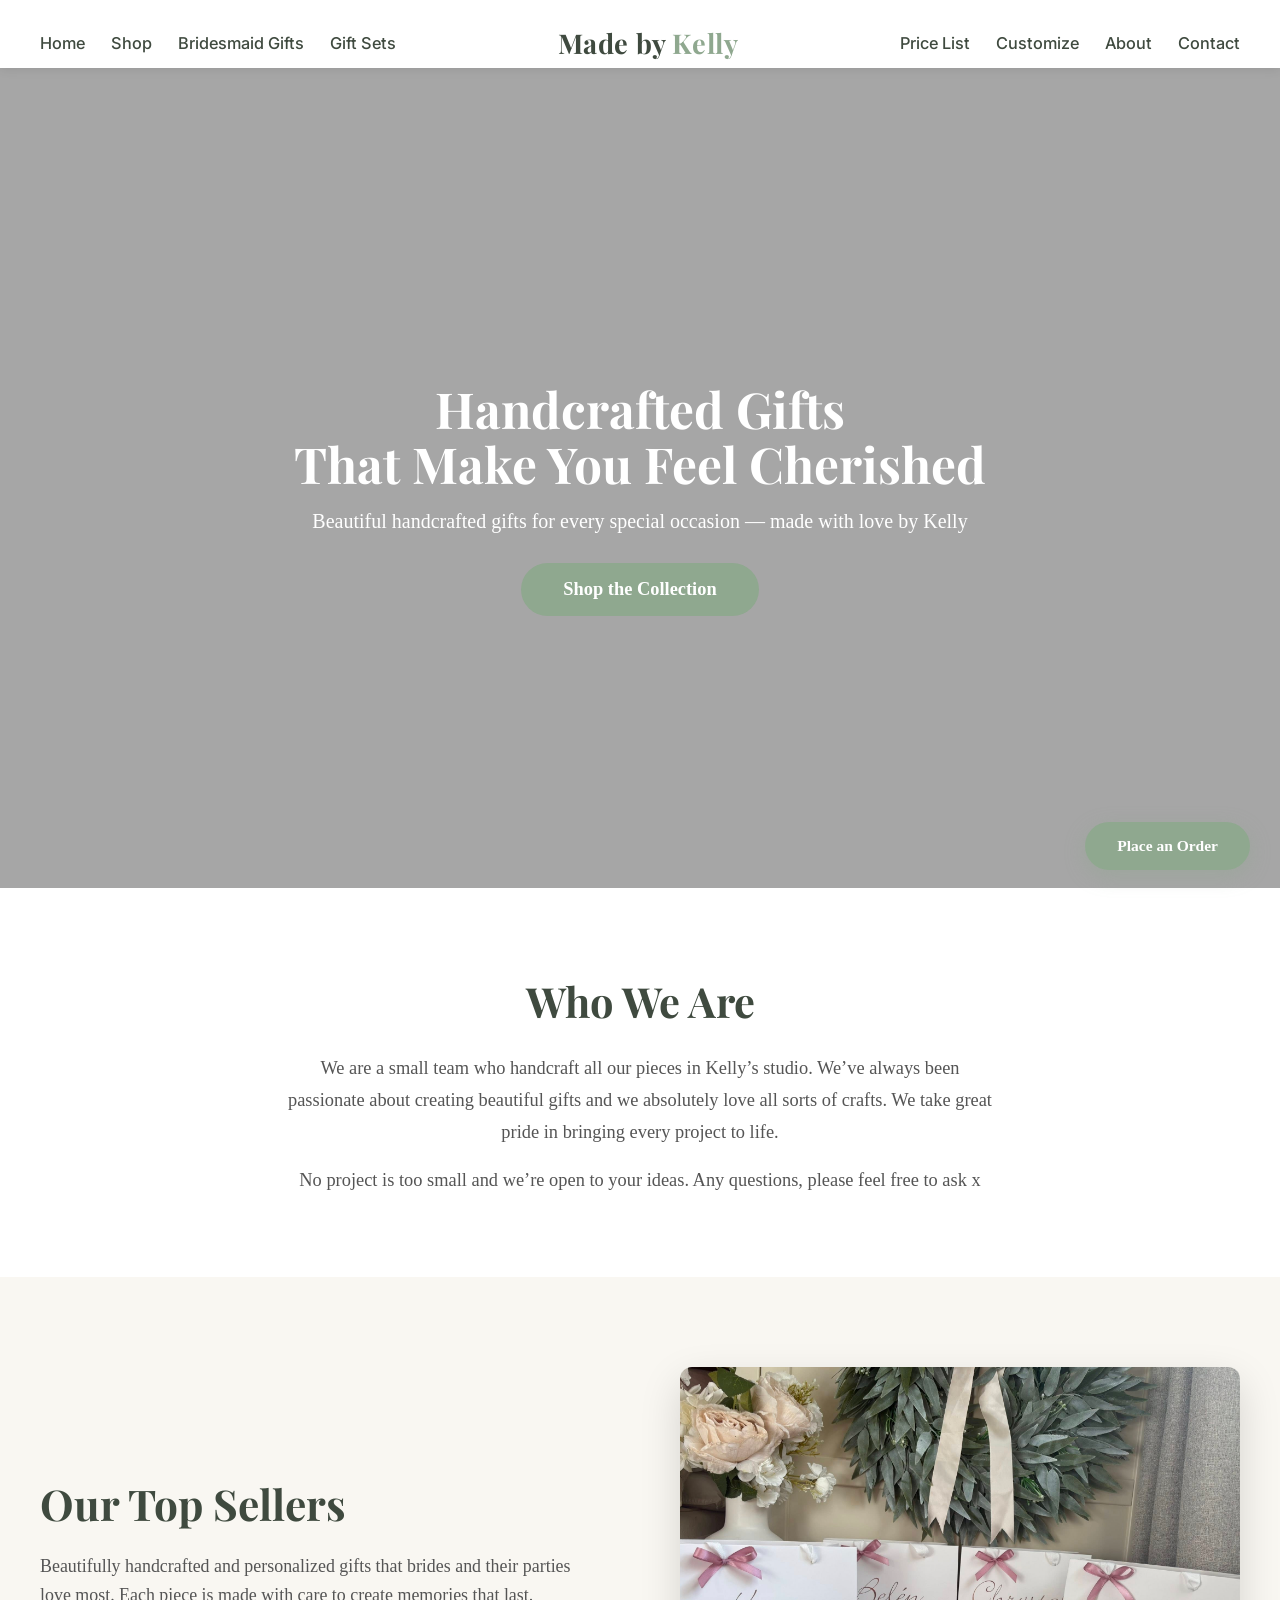
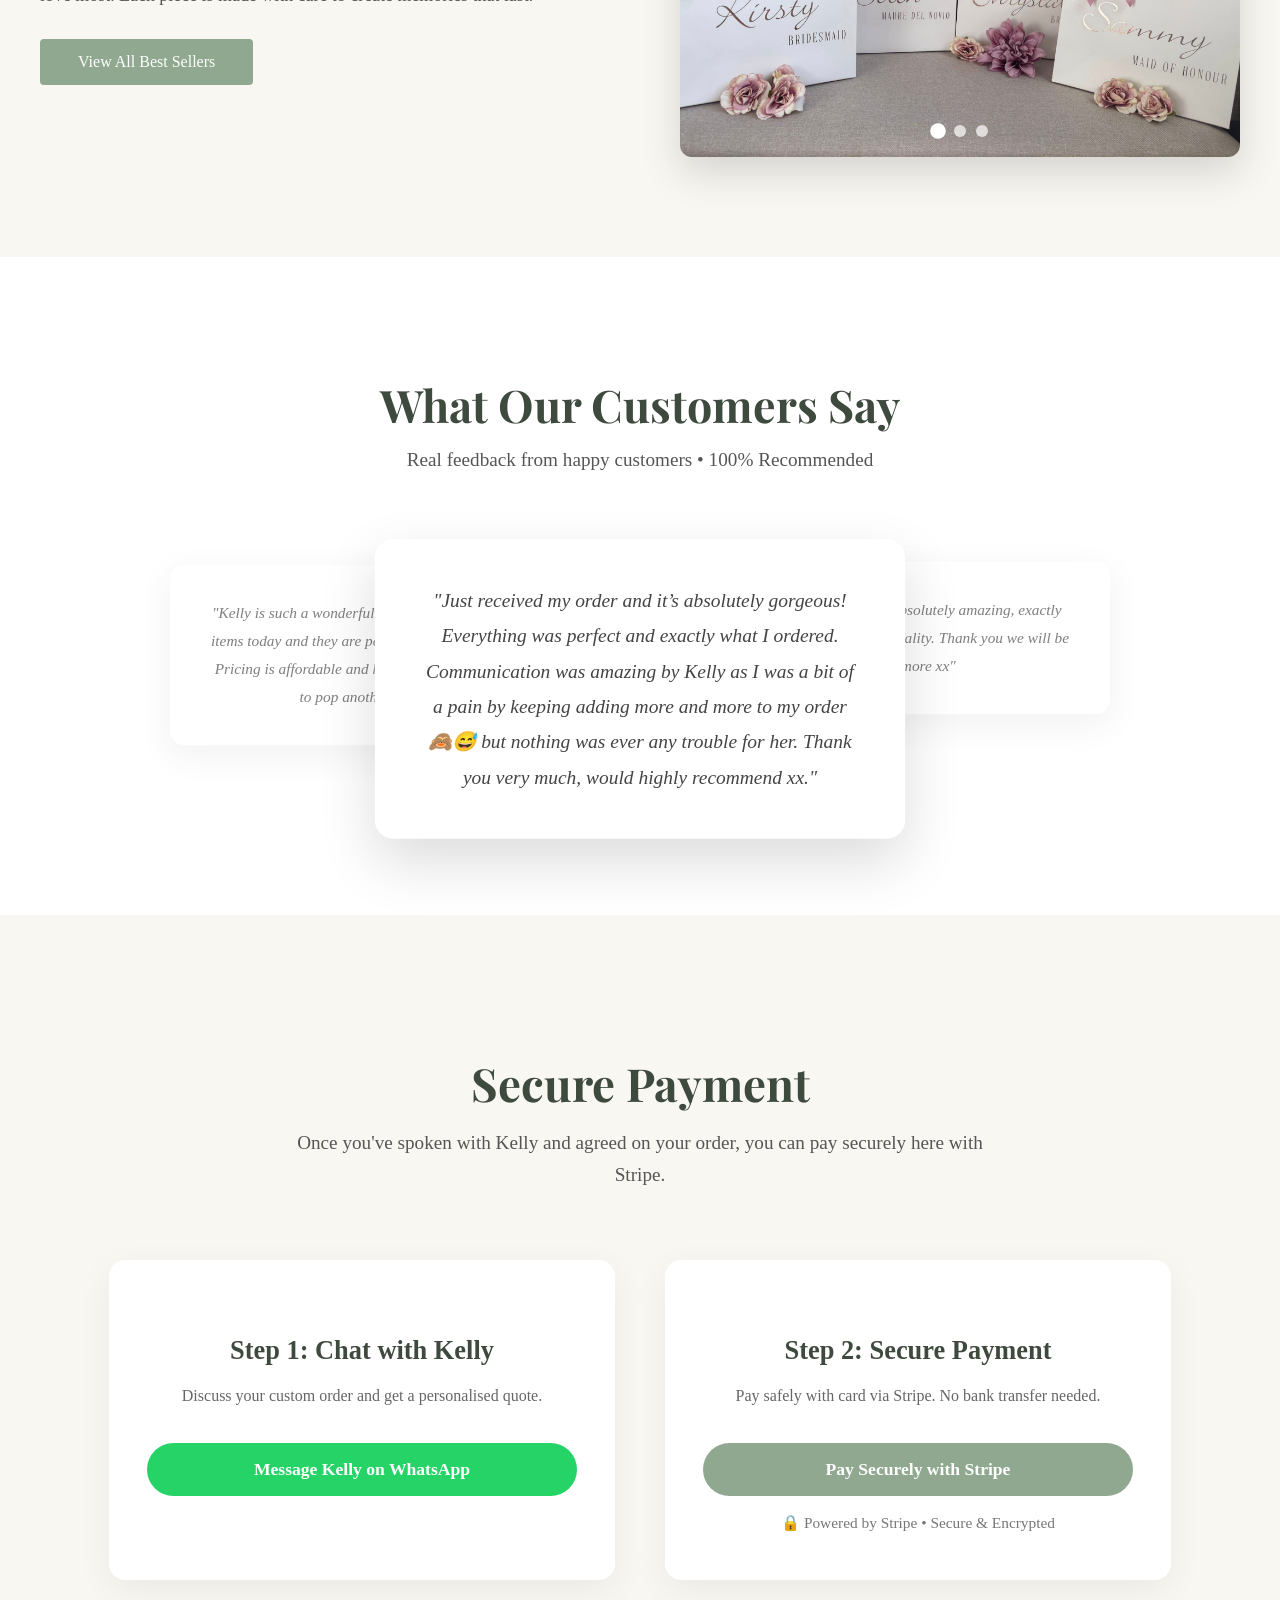
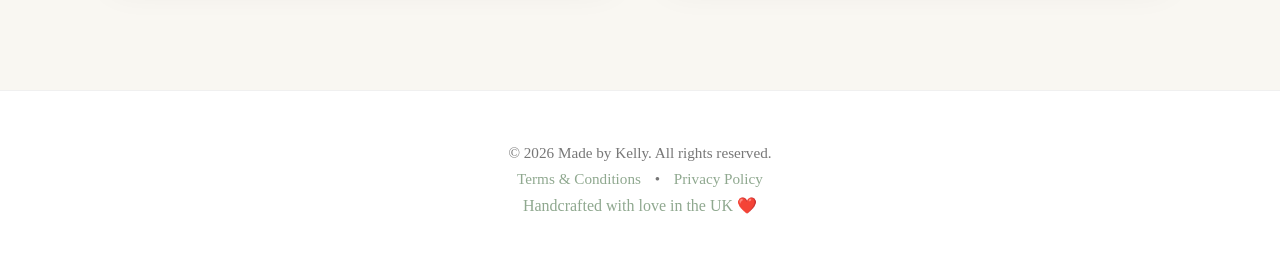
==== commit 723abae4: "update" ====
--- a/index.html
+++ b/index.html
@@ -2,7 +2,7 @@
 <html lang="en">
 <head>
     <meta charset="UTF-8">
-    <meta name="viewport" content="width=device-width, initial-scale=1.0, maximum-scale=1.0, user-scalable=no">
+    <meta name="viewport" content="width=device-width, initial-scale=1.0">
     <title>Made by Kelly | Handcrafted Gifts</title>
     
     <link href="https://fonts.googleapis.com/css2?family=Playfair+Display:wght@700&family=Inter:wght@400;500&display=swap" rel="stylesheet">
@@ -48,7 +48,7 @@
             <div class="hero-content">
                 <h1>Handcrafted Gifts<br>That Make You Feel Cherished</h1>
                 <p>Beautiful handcrafted gifts for every special occasion — made with love by Kelly</p>
-                <a href="shop/shop.html" class="hero-button">Shop the Collection</a>
+                <a href="shop.html" class="hero-button">Shop the Collection</a>
             </div>
         </div>
 
@@ -75,7 +75,7 @@
             <div class="text-side">
                 <h2>Our Top Sellers</h2>
                 <p>Beautifully handcrafted and personalized gifts that brides and their parties love most. Each piece is made with care to create memories that last.</p>
-                <a href="shop.html" class="btn">View All Best Sellers</a>
+                <a href="shop/shop.html" class="btn">View All Best Sellers</a>
             </div>
 
             <div class="slider-container">
@@ -180,7 +180,7 @@
         <div class="container">
             <p>&copy; 2026 Made by Kelly. All rights reserved.</p>
             <p>
-                <a href="terms/terms.html">Terms & Conditions</a> • 
+                <a href="terms.html">Terms & Conditions</a> • 
                 <a href="privacy.html">Privacy Policy</a>
             </p>
             <p class="made-with-love">Handcrafted with love in the UK ❤️</p>
--- a/css/index.css
+++ b/css/index.css
@@ -1,156 +1,73 @@
 /* ============================================= */
-/* INDEX.CSS - Proper Initial Zoom + Scaling    */
+/* INDEX.CSS - Clean Version (No Footer)        */
 /* ============================================= */
 
-html, body {
-    margin: 0;
-    padding: 0;
-    overflow-x: hidden;
-}
-
-/* HEADER */
-.header {
-    position: sticky;
-    top: 0;
-    z-index: 100;
-    background: white;
-    box-shadow: 0 2px 10px rgba(0,0,0,0.08);
-}
-
-.header-content {
+/* Force scrollbar */
+html {
+    overflow-y: scroll;
+}
+
+/* WHO WE ARE - WHITE */
+.who-we-are {
+    background-color: #ffffff;
+    padding: 50px 0 65px;
+}
+
+.who-we-are .container {
     max-width: 1250px;
     margin: 0 auto;
     padding: 0 40px;
-    height: 85px;
-    display: flex;
-    align-items: center;
-    justify-content: space-between;
-}
-
-.nav-menu {
-    display: flex;
-    list-style: none;
-    gap: 26px;
-    margin: 0;
-    padding: 0;
-}
-
-.nav-menu li a {
-    text-decoration: none;
-    color: #3f4a3f;
-    font-weight: 500;
-    font-size: 1.02rem;
-}
-
-.logo {
+    text-align: center;
+}
+
+.who-we-are h2 {
     font-family: 'Playfair Display', Georgia, serif;
-    font-size: 1.7rem;
-    color: #3f4a3f;
-    text-decoration: none;
-}
-
-.logo span {
-    color: #8fa88f;
-}
-
-/* HERO - Smaller on PC, scales properly on mobile */
-.hero {
-    position: relative;
-    height: 75vh;
-    min-height: 560px;
-    max-height: 820px;
-    overflow: hidden;
-}
-
-.hero-slide {
-    position: absolute;
-    top: 0;
-    left: 0;
-    width: 100%;
-    height: 100%;
-    background-size: cover;
-    background-position: center;
-    opacity: 0;
-    transition: opacity 1s ease;
-}
-
-.hero-slide.active {
-    opacity: 1;
-}
-
-.hero-overlay {
-    position: absolute;
-    inset: 0;
-    background: rgba(0,0,0,0.35);
-    display: flex;
-    align-items: center;
-    justify-content: center;
-    text-align: center;
-    padding: 0 20px;
-}
-
-.hero-content h1 {
-    font-family: 'Playfair Display', Georgia, serif;
-    font-size: 3.1rem;
-    color: white;
-    line-height: 1.1;
-    margin-bottom: 20px;
-}
-
-.hero-content p {
-    font-size: 1.25rem;
-    color: white;
+    font-size: 2.6rem;
+    color: #3f4a3f;
+    margin-bottom: 24px;
+}
+
+.who-we-are p {
+    font-size: 1.15rem;
+    line-height: 1.75;
+    color: #555;
     max-width: 720px;
-    margin: 0 auto 30px;
-}
-
-.hero-button {
-    display: inline-block;
-    background-color: #8fa88f;
-    color: white;
-    padding: 16px 42px;
-    border-radius: 50px;
-    text-decoration: none;
-    font-weight: 600;
-    font-size: 1.15rem;
-    transition: all 0.3s ease;
-}
-
-.hero-button:hover {
-    background-color: #7a947a;
-    transform: translateY(-3px);
-}
-
-/* Other sections */
-.who-we-are, .best-sellers, .testimonials, .stripe-payment {
-    padding: 55px 0 70px;
-}
-
-.who-we-are .container,
-.best-sellers .container,
-.testimonials .container,
-.stripe-payment .container {
+    margin: 0 auto 16px;
+}
+
+/* BEST SELLERS - BEIGE */
+.best-sellers {
+    background-color: #f9f7f2;
+    padding: 90px 0 100px;
+}
+
+.best-sellers .container {
     max-width: 1250px;
     margin: 0 auto;
     padding: 0 40px;
-}
-
-.who-we-are h2,
-.best-sellers .text-side h2,
-.testimonials h2,
-.stripe-payment h2 {
-    font-family: 'Playfair Display', Georgia, serif;
-    font-size: 2.65rem;
-    color: #3f4a3f;
-}
-
-.best-sellers {
-    background-color: #f9f7f2;
+    display: flex;
+    align-items: center;
+    gap: 80px;
+    flex-wrap: wrap;
 }
 
 .best-sellers .text-side {
     flex: 1;
     min-width: 340px;
+}
+
+.best-sellers .text-side h2 {
+    font-family: 'Playfair Display', Georgia, serif;
+    font-size: 2.65rem;
+    color: #3f4a3f;
+    margin-bottom: 20px;
+}
+
+.best-sellers .text-side p {
+    font-size: 1.12rem;
+    line-height: 1.65;
+    color: #555;
+    margin-bottom: 28px;
 }
 
 .best-sellers .btn {
@@ -169,11 +86,12 @@
     transform: translateY(-3px);
 }
 
+/* Slider */
 .slider-container {
     flex: 1;
     min-width: 380px;
     position: relative;
-    height: 360px;
+    height: 390px;
     border-radius: 12px;
     overflow: hidden;
     box-shadow: 0 15px 40px rgba(0, 0, 0, 0.15);
@@ -217,10 +135,19 @@
     transform: scale(1.3);
 }
 
+/* TESTIMONIALS - WHITE */
 .testimonials {
     background-color: #ffffff;
     padding: 80px 0 100px;
     text-align: center;
+    overflow: hidden;
+}
+
+.testimonials h2 {
+    font-family: 'Playfair Display', Georgia, serif;
+    font-size: 2.8rem;
+    color: #3f4a3f;
+    margin-bottom: 10px;
 }
 
 .subtitle {
@@ -236,12 +163,143 @@
     margin: 0 auto;
 }
 
+.testimonial-card {
+    position: absolute;
+    top: 0;
+    width: 100%;
+    max-width: 420px;
+    background: white;
+    padding: 42px 45px;
+    border-radius: 18px;
+    box-shadow: 0 12px 40px rgba(0, 0, 0, 0.08);
+    opacity: 0;
+    transition: all 0.95s cubic-bezier(0.4, 0, 0.2, 1);
+}
+
+.testimonial-card.active {
+    left: 50%;
+    transform: translateX(-50%) scale(1.04);
+    opacity: 1;
+    z-index: 10;
+    box-shadow: 0 22px 55px rgba(0, 0, 0, 0.14);
+}
+
+.testimonial-card.left {
+    left: 7%;
+    transform: scale(0.82);
+    opacity: 0.68;
+    z-index: 5;
+}
+
+.testimonial-card.right {
+    left: 93%;
+    transform: translateX(-100%) scale(0.82);
+    opacity: 0.68;
+    z-index: 5;
+}
+
+.review {
+    font-size: 1.17rem;
+    line-height: 1.82;
+    color: #444;
+    font-style: italic;
+    margin: 0;
+}
+
+/* STRIPE PAYMENT - BEIGE */
 .stripe-payment {
     background-color: #f9f7f2;
     padding: 100px 0 110px;
     text-align: center;
 }
 
+.stripe-payment h2 {
+    font-family: 'Playfair Display', Georgia, serif;
+    font-size: 2.85rem;
+    color: #3f4a3f;
+    margin-bottom: 14px;
+}
+
+.subtitle {
+    font-size: 1.2rem;
+    color: #555;
+    max-width: 720px;
+    margin: 0 auto 70px;
+    line-height: 1.65;
+}
+
+.payment-options {
+    display: flex;
+    gap: 50px;
+    max-width: 1100px;
+    margin: 0 auto;
+    justify-content: center;
+    flex-wrap: wrap;
+}
+
+.payment-card {
+    background: white;
+    border-radius: 16px;
+    padding: 48px 38px;
+    width: 100%;
+    max-width: 430px;
+    box-shadow: 0 10px 35px rgba(0, 0, 0, 0.06);
+    transition: all 0.3s ease;
+}
+
+.payment-card:hover {
+    transform: translateY(-6px);
+}
+
+.payment-card h3 {
+    font-size: 1.65rem;
+    color: #3f4a3f;
+    margin-bottom: 16px;
+}
+
+.payment-card p {
+    color: #666;
+    line-height: 1.7;
+    margin-bottom: 34px;
+}
+
+.whatsapp-btn,
+.stripe-btn {
+    display: block;
+    width: 100%;
+    padding: 16px 0;
+    border-radius: 50px;
+    text-decoration: none;
+    font-weight: 600;
+    font-size: 1.1rem;
+    transition: all 0.3s ease;
+}
+
+.whatsapp-btn {
+    background-color: #25D366;
+    color: white;
+}
+
+.whatsapp-btn:hover {
+    background-color: #1eb55a;
+}
+
+.stripe-btn {
+    background-color: #8fa88f;
+    color: white;
+}
+
+.stripe-btn:hover {
+    background-color: #7a947a;
+}
+
+.trust-badge {
+    margin-top: 18px;
+    font-size: 0.96rem;
+    color: #777;
+}
+
+/* PLACE AN ORDER BUTTON */
 .place-order-btn {
     position: fixed;
     bottom: 30px;
@@ -263,74 +321,21 @@
     transform: translateY(-3px);
 }
 
-/* MOBILE - Opens zoomed out + scales properly */
+/* MOBILE */
 @media (max-width: 768px) {
-    .header-content {
-        padding: 0 15px;
-        height: 72px;
+    .best-sellers .container,
+    .payment-options {
+        gap: 30px;
     }
     
-    .nav-menu {
-        gap: 12px;
-        font-size: 0.93rem;
-    }
-    
-    .logo {
-        font-size: 1.5rem;
-    }
-    
-    .hero {
-        height: 82vh;
-        min-height: 520px;
-    }
-    
-    .hero-content h1 {
-        font-size: 2.2rem;
-        line-height: 1.15;
-    }
-    
-    .hero-content p {
-        font-size: 1.05rem;
-    }
-    
-    .hero-button {
-        padding: 13px 32px;
-        font-size: 1.05rem;
-    }
-    
-    .who-we-are h2,
-    .best-sellers .text-side h2,
-    .testimonials h2,
-    .stripe-payment h2 {
-        font-size: 2.25rem;
-    }
-    
-    .who-we-are .container,
-    .best-sellers .container,
-    .testimonials .container,
-    .stripe-payment .container {
-        padding: 0 20px;
-    }
-    
-    .best-sellers .container {
-        flex-direction: column;
-        text-align: center;
-        gap: 50px;
-    }
-    
-    .slider-container {
-        height: 300px;
-        min-width: 100%;
-    }
-    
-    .testimonial-slider {
-        height: 235px;
+    .payment-card {
+        padding: 38px 28px;
     }
     
     .place-order-btn {
-        bottom: 22px;
-        right: 22px;
-        padding: 13px 28px;
+        padding: 13px 26px;
         font-size: 15px;
+        bottom: 25px;
+        right: 25px;
     }
 }
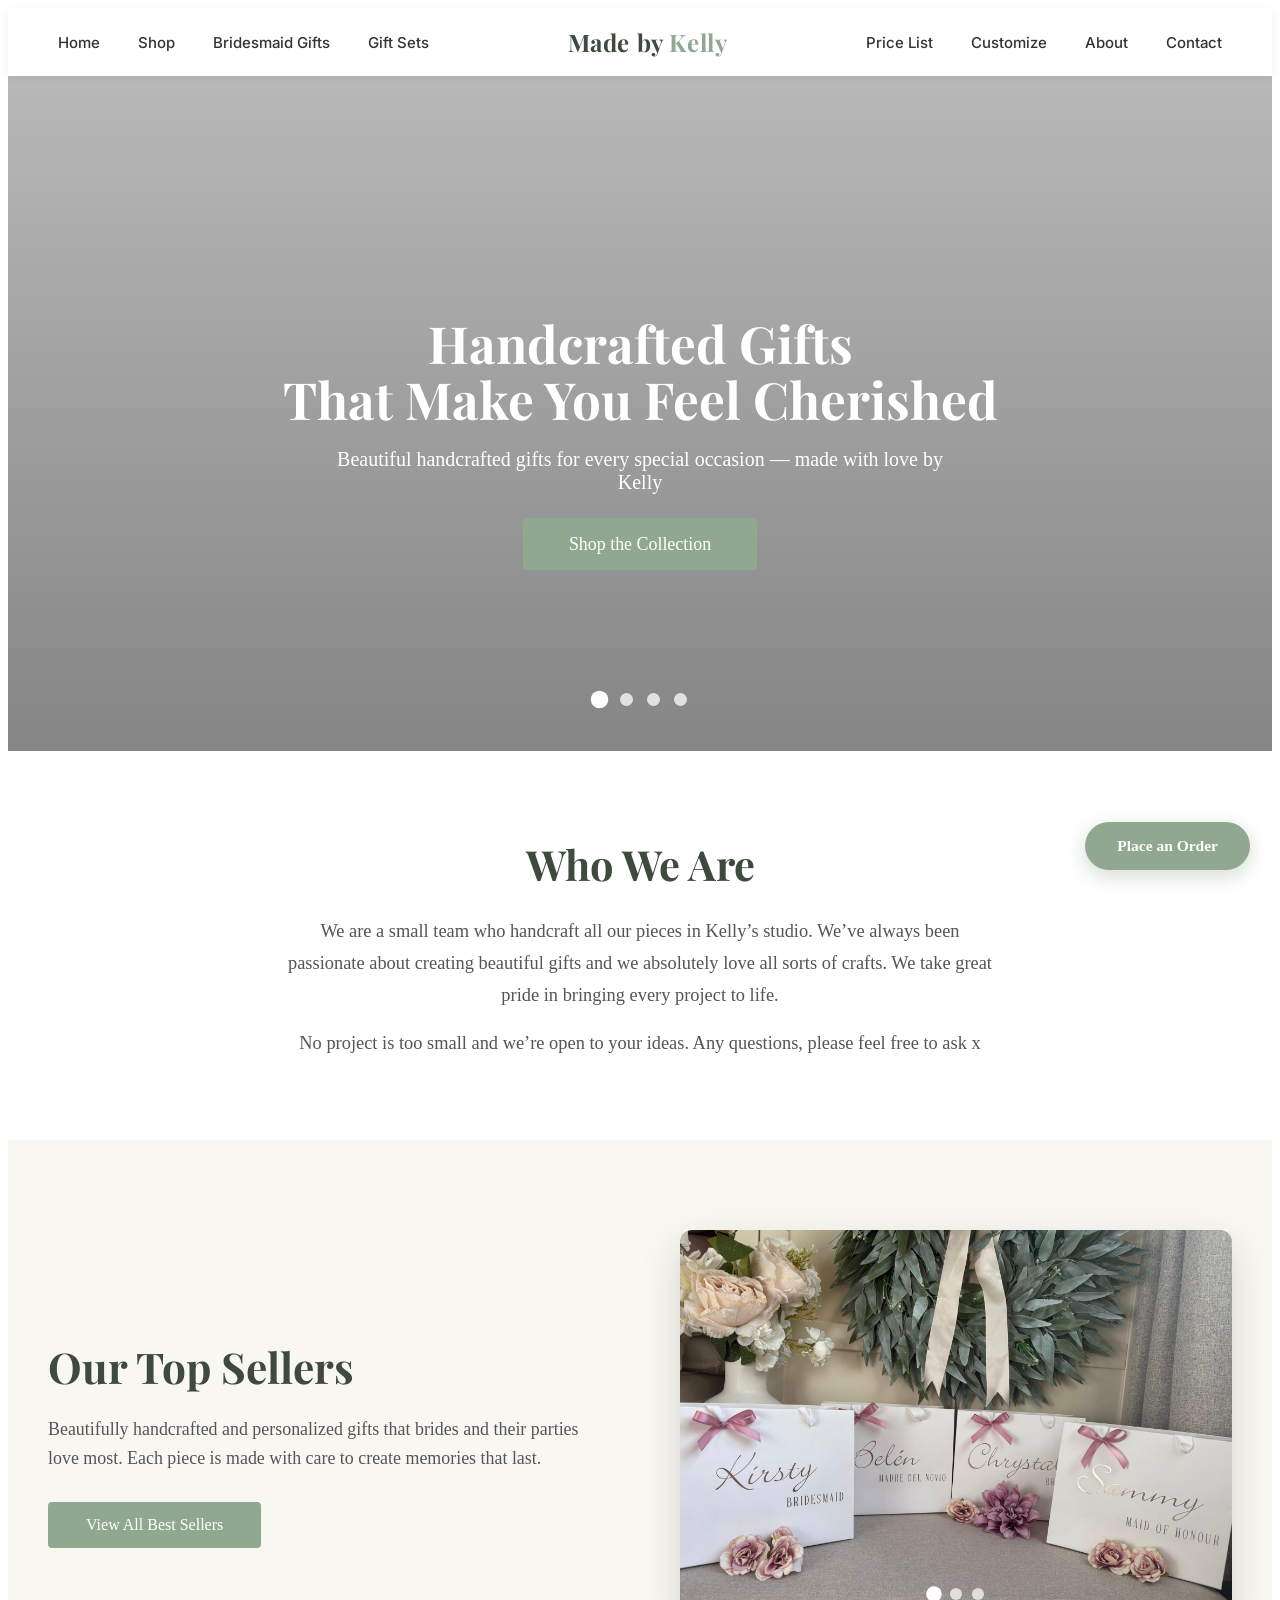
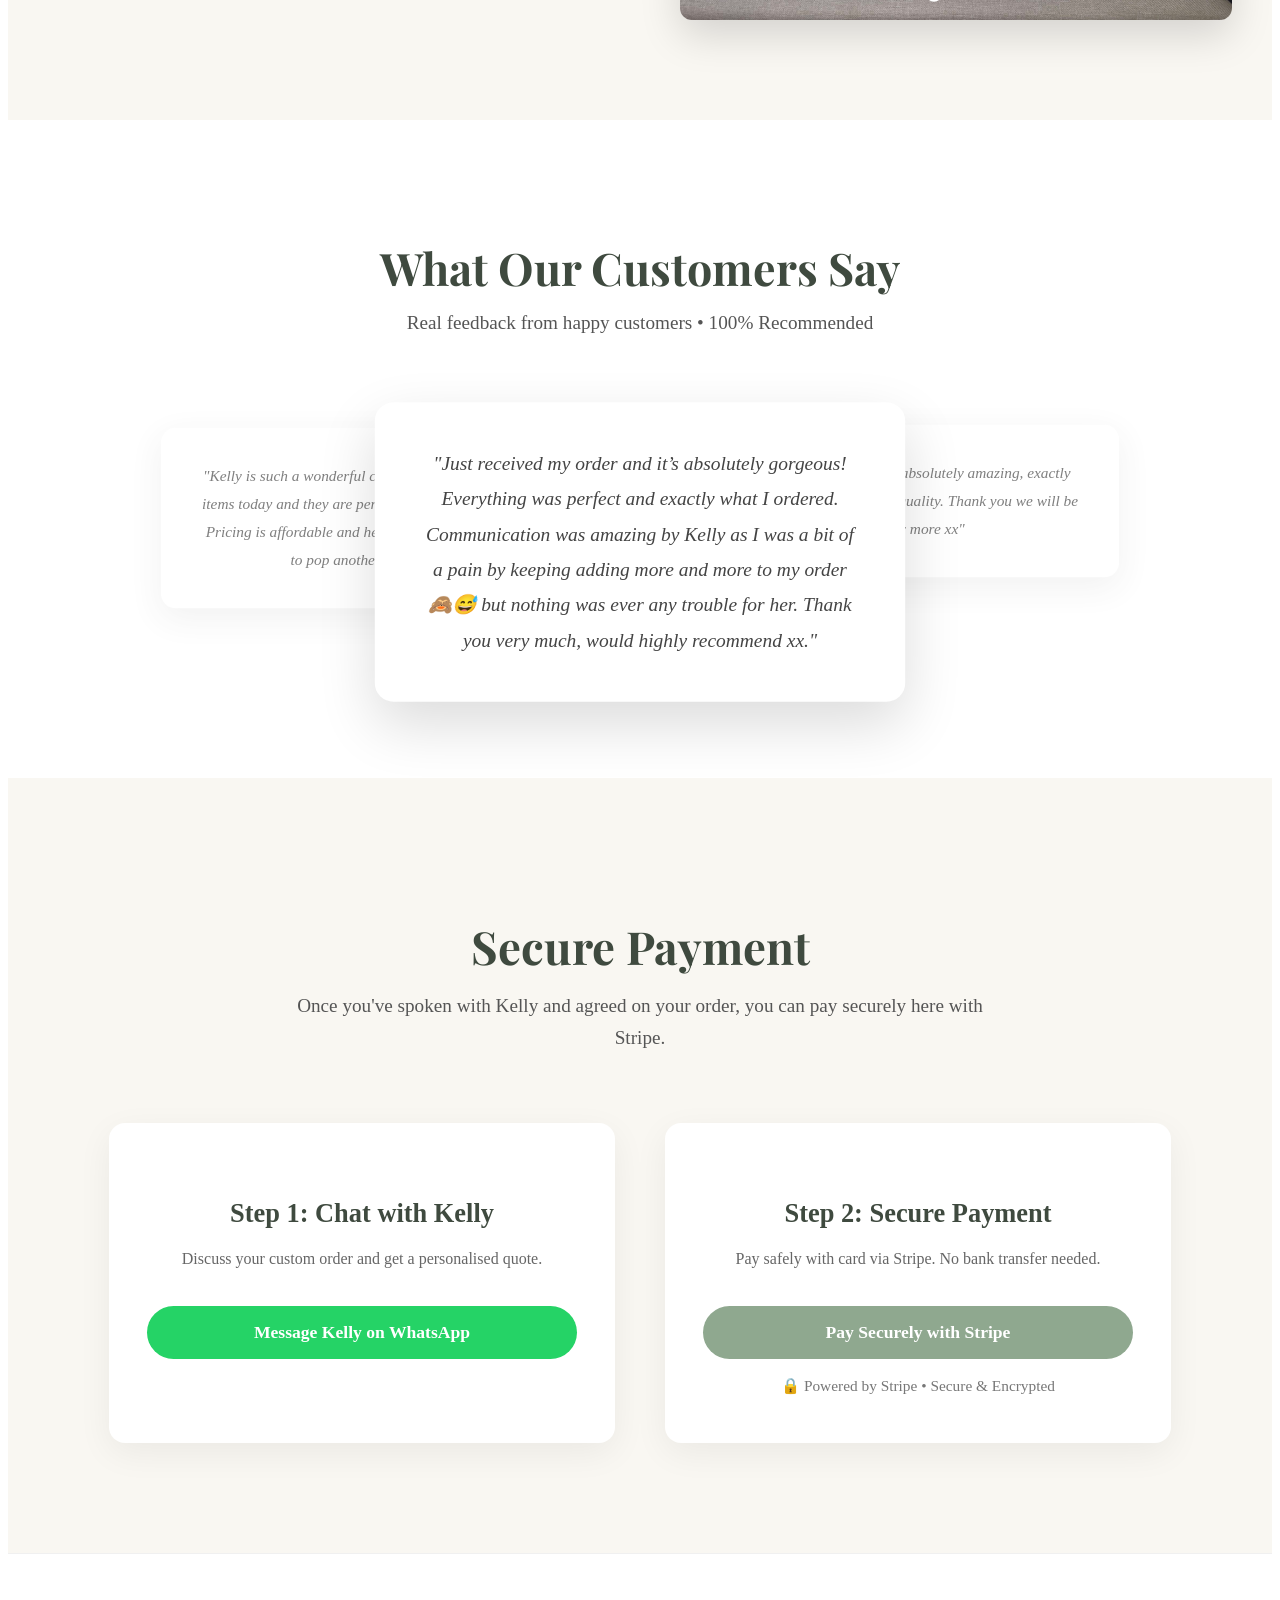
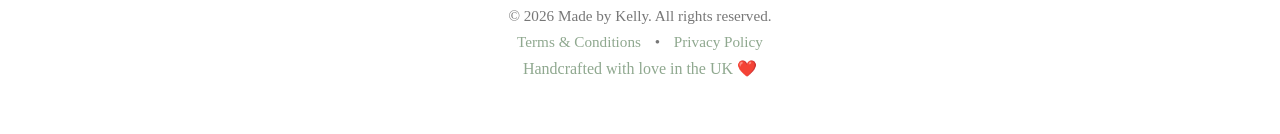
==== commit 265011f4: "restored working version from commit 5157895" ====
--- a/index.html
+++ b/index.html
@@ -48,7 +48,7 @@
             <div class="hero-content">
                 <h1>Handcrafted Gifts<br>That Make You Feel Cherished</h1>
                 <p>Beautiful handcrafted gifts for every special occasion — made with love by Kelly</p>
-                <a href="shop.html" class="hero-button">Shop the Collection</a>
+                <a href="shop/shop.html" class="hero-button">Shop the Collection</a>
             </div>
         </div>
 
@@ -75,7 +75,7 @@
             <div class="text-side">
                 <h2>Our Top Sellers</h2>
                 <p>Beautifully handcrafted and personalized gifts that brides and their parties love most. Each piece is made with care to create memories that last.</p>
-                <a href="shop/shop.html" class="btn">View All Best Sellers</a>
+                <a href="shop.html" class="btn">View All Best Sellers</a>
             </div>
 
             <div class="slider-container">
@@ -180,7 +180,7 @@
         <div class="container">
             <p>&copy; 2026 Made by Kelly. All rights reserved.</p>
             <p>
-                <a href="terms.html">Terms & Conditions</a> • 
+                <a href="terms/terms.html">Terms & Conditions</a> • 
                 <a href="privacy.html">Privacy Policy</a>
             </p>
             <p class="made-with-love">Handcrafted with love in the UK ❤️</p>
--- a/css/hero.css
+++ b/css/hero.css
@@ -1,64 +1,9 @@
-/* ============================================= */
-/* INDEX.CSS - Proper Scaling + Zoom Friendly   */
-/* ============================================= */
+/* css/hero.css */
 
-html, body {
-    margin: 0;
-    padding: 0;
-    overflow-x: hidden;
-}
-
-/* HEADER */
-.header {
-    position: sticky;
-    top: 0;
-    z-index: 100;
-    background: white;
-    box-shadow: 0 2px 10px rgba(0,0,0,0.08);
-}
-
-.header-content {
-    max-width: 1250px;
-    margin: 0 auto;
-    padding: 0 40px;
-    height: 85px;
-    display: flex;
-    align-items: center;
-    justify-content: space-between;
-}
-
-.nav-menu {
-    display: flex;
-    list-style: none;
-    gap: 26px;
-    margin: 0;
-    padding: 0;
-}
-
-.nav-menu li a {
-    text-decoration: none;
-    color: #3f4a3f;
-    font-weight: 500;
-    font-size: 1.02rem;
-}
-
-.logo {
-    font-family: 'Playfair Display', Georgia, serif;
-    font-size: 1.7rem;
-    color: #3f4a3f;
-    text-decoration: none;
-}
-
-.logo span {
-    color: #8fa88f;
-}
-
-/* HERO - Fixed Scaling Issue */
 .hero {
     position: relative;
-    height: 100vh;                    /* Use 100vh for proper scaling */
-    min-height: 560px;
-    max-height: 820px;                /* Prevent it becoming too tall */
+    height: 75vh;
+    min-height: 620px;
     overflow: hidden;
 }
 
@@ -71,7 +16,7 @@
     background-size: cover;
     background-position: center;
     opacity: 0;
-    transition: opacity 1s ease;
+    transition: opacity 1.4s ease;
 }
 
 .hero-slide.active {
@@ -80,39 +25,41 @@
 
 .hero-overlay {
     position: absolute;
-    inset: 0;
-    background: rgba(0,0,0,0.35);
+    top: 0;
+    left: 0;
+    width: 100%;
+    height: 100%;
+    background: linear-gradient(rgba(0,0,0,0.28), rgba(0,0,0,0.48));
     display: flex;
     align-items: center;
     justify-content: center;
     text-align: center;
-    padding: 0 20px;
+    color: white;
 }
 
 .hero-content h1 {
     font-family: 'Playfair Display', Georgia, serif;
-    font-size: 3.1rem;
-    color: white;
+    font-size: 3.9rem;
     line-height: 1.1;
     margin-bottom: 20px;
 }
 
 .hero-content p {
-    font-size: 1.25rem;
-    color: white;
-    max-width: 720px;
-    margin: 0 auto 30px;
+    font-size: 1.28rem;
+    margin-bottom: 40px;
+    max-width: 620px;
+    margin-left: auto;
+    margin-right: auto;
 }
 
 .hero-button {
-    display: inline-block;
+    padding: 16px 46px;
     background-color: #8fa88f;
     color: white;
-    padding: 16px 42px;
-    border-radius: 50px;
+    font-size: 1.12rem;
+    font-weight: 500;
     text-decoration: none;
-    font-weight: 600;
-    font-size: 1.15rem;
+    border-radius: 4px;
     transition: all 0.3s ease;
 }
 
@@ -121,218 +68,32 @@
     transform: translateY(-3px);
 }
 
-/* Other sections */
-.who-we-are {
-    background-color: #ffffff;
-    padding: 55px 0 70px;
-}
-
-.who-we-are .container,
-.best-sellers .container,
-.testimonials .container,
-.stripe-payment .container {
-    max-width: 1250px;
-    margin: 0 auto;
-    padding: 0 40px;
-}
-
-.who-we-are h2,
-.best-sellers .text-side h2,
-.testimonials h2,
-.stripe-payment h2 {
-    font-family: 'Playfair Display', Georgia, serif;
-    font-size: 2.65rem;
-    color: #3f4a3f;
-}
-
-.best-sellers {
-    background-color: #f9f7f2;
-    padding: 90px 0 100px;
-}
-
-.best-sellers .text-side {
-    flex: 1;
-    min-width: 340px;
-}
-
-.best-sellers .btn {
-    display: inline-block;
-    padding: 14px 38px;
-    background-color: #8fa88f;
-    color: white;
-    text-decoration: none;
-    font-weight: 500;
-    border-radius: 4px;
-    transition: all 0.3s ease;
-}
-
-.best-sellers .btn:hover {
-    background-color: #7a947a;
-    transform: translateY(-3px);
-}
-
-.slider-container {
-    flex: 1;
-    min-width: 380px;
-    position: relative;
-    height: 360px;
-    border-radius: 12px;
-    overflow: hidden;
-    box-shadow: 0 15px 40px rgba(0, 0, 0, 0.15);
-}
-
-.slide {
+/* Dots */
+.hero-dots {
     position: absolute;
-    top: 0;
-    left: 0;
-    width: 100%;
-    height: 100%;
-    object-fit: cover;
-    opacity: 0;
-    transition: opacity 1s ease;
-}
-
-.slide.active {
-    opacity: 1;
-}
-
-.slider-dots {
-    position: absolute;
-    bottom: 20px;
+    bottom: 45px;
     left: 50%;
     transform: translateX(-50%);
     display: flex;
-    gap: 10px;
-    z-index: 10;
+    gap: 14px;
 }
 
-.dot {
-    width: 12px;
-    height: 12px;
-    background-color: rgba(255, 255, 255, 0.7);
+.hero-dot {
+    width: 13px;
+    height: 13px;
+    background-color: rgba(255,255,255,0.75);
     border-radius: 50%;
     cursor: pointer;
+    transition: all 0.3s;
 }
 
-.dot.active {
-    background-color: #fff;
-    transform: scale(1.3);
+.hero-dot.active {
+    background-color: white;
+    transform: scale(1.35);
 }
 
-.testimonials {
-    background-color: #ffffff;
-    padding: 80px 0 100px;
-    text-align: center;
-}
-
-.subtitle {
-    font-size: 1.15rem;
-    color: #666;
-    margin-bottom: 60px;
-}
-
-.testimonial-slider {
-    position: relative;
-    max-width: 1220px;
-    height: 270px;
-    margin: 0 auto;
-}
-
-.stripe-payment {
-    background-color: #f9f7f2;
-    padding: 100px 0 110px;
-    text-align: center;
-}
-
-.place-order-btn {
-    position: fixed;
-    bottom: 30px;
-    right: 30px;
-    background-color: #8fa88f;
-    color: white;
-    padding: 15px 32px;
-    border-radius: 50px;
-    font-weight: 600;
-    font-size: 15.5px;
-    text-decoration: none;
-    box-shadow: 0 6px 20px rgba(143, 168, 143, 0.4);
-    z-index: 1000;
-    transition: all 0.3s ease;
-}
-
-.place-order-btn:hover {
-    background-color: #7a947a;
-    transform: translateY(-3px);
-}
-
-/* MOBILE - Proper Scaling & No White Gap */
+/* Mobile */
 @media (max-width: 768px) {
-    .header-content {
-        padding: 0 15px;
-        height: 72px;
-    }
-    
-    .nav-menu {
-        gap: 12px;
-        font-size: 0.93rem;
-    }
-    
-    .logo {
-        font-size: 1.5rem;
-    }
-    
-    .hero {
-        height: 85vh;               /* Better scaling on iPhone */
-        min-height: 520px;
-    }
-    
-    .hero-content h1 {
-        font-size: 2.25rem;
-        line-height: 1.15;
-    }
-    
-    .hero-content p {
-        font-size: 1.05rem;
-    }
-    
-    .hero-button {
-        padding: 13px 32px;
-        font-size: 1.05rem;
-    }
-    
-    .who-we-are h2,
-    .best-sellers .text-side h2,
-    .testimonials h2,
-    .stripe-payment h2 {
-        font-size: 2.25rem;
-    }
-    
-    .who-we-are .container,
-    .best-sellers .container,
-    .testimonials .container,
-    .stripe-payment .container {
-        padding: 0 20px;
-    }
-    
-    .best-sellers .container {
-        flex-direction: column;
-        text-align: center;
-        gap: 50px;
-    }
-    
-    .slider-container {
-        height: 300px;
-        min-width: 100%;
-    }
-    
-    .testimonial-slider {
-        height: 235px;
-    }
-    
-    .place-order-btn {
-        bottom: 22px;
-        right: 22px;
-        padding: 13px 28px;
-        font-size: 15px;
-    }
+    .hero { height: 70vh; min-height: 560px; }
+    .hero-content h1 { font-size: 2.85rem; }
 }
--- a/css/index.css
+++ b/css/index.css
@@ -1,13 +1,14 @@
 /* ============================================= */
-/* INDEX.CSS - Clean Version (No Footer)        */
-/* ============================================= */
-
-/* Force scrollbar */
+/* INDEX.CSS - Fixed for Mobile + Desktop       */
+/* ============================================= */
+
 html {
     overflow-y: scroll;
 }
 
-/* WHO WE ARE - WHITE */
+/* ============================================= */
+/* WHO WE ARE - WHITE                           */
+/* ============================================= */
 .who-we-are {
     background-color: #ffffff;
     padding: 50px 0 65px;
@@ -35,7 +36,9 @@
     margin: 0 auto 16px;
 }
 
-/* BEST SELLERS - BEIGE */
+/* ============================================= */
+/* BEST SELLERS - BEIGE                         */
+/* ============================================= */
 .best-sellers {
     background-color: #f9f7f2;
     padding: 90px 0 100px;
@@ -135,7 +138,9 @@
     transform: scale(1.3);
 }
 
-/* TESTIMONIALS - WHITE */
+/* ============================================= */
+/* TESTIMONIALS - WHITE                         */
+/* ============================================= */
 .testimonials {
     background-color: #ffffff;
     padding: 80px 0 100px;
@@ -206,7 +211,9 @@
     margin: 0;
 }
 
-/* STRIPE PAYMENT - BEIGE */
+/* ============================================= */
+/* STRIPE PAYMENT - BEIGE                       */
+/* ============================================= */
 .stripe-payment {
     background-color: #f9f7f2;
     padding: 100px 0 110px;
@@ -299,7 +306,9 @@
     color: #777;
 }
 
-/* PLACE AN ORDER BUTTON */
+/* ============================================= */
+/* PLACE AN ORDER BUTTON                         */
+/* ============================================= */
 .place-order-btn {
     position: fixed;
     bottom: 30px;
@@ -321,21 +330,70 @@
     transform: translateY(-3px);
 }
 
-/* MOBILE */
+/* ============================================= */
+/* HERO - Desktop + Mobile Fix                  */
+/* ============================================= */
+.hero-content h1 {
+    font-size: 3.2rem;
+    line-height: 1.1;
+}
+
+.hero-content p {
+    font-size: 1.25rem;
+}
+
+/* ============================================= */
+/* MOBILE FIXES - Makes iPhone look good        */
+/* ============================================= */
 @media (max-width: 768px) {
-    .best-sellers .container,
-    .payment-options {
-        gap: 30px;
-    }
-    
-    .payment-card {
-        padding: 38px 28px;
+    .hero-content h1 {
+        font-size: 2.25rem;           /* Smaller on phone - fixes cramped look */
+        line-height: 1.15;
+    }
+    
+    .hero-content p {
+        font-size: 1.05rem;
+    }
+    
+    .who-we-are h2,
+    .best-sellers .text-side h2,
+    .testimonials h2,
+    .stripe-payment h2 {
+        font-size: 2.2rem;
+    }
+    
+    .who-we-are,
+    .best-sellers,
+    .testimonials,
+    .stripe-payment {
+        padding-left: 20px;
+        padding-right: 20px;
+    }
+    
+    .best-sellers .container {
+        flex-direction: column;
+        text-align: center;
+        gap: 50px;
+    }
+    
+    .slider-container {
+        height: 320px;
+        min-width: 100%;
+    }
+    
+    .testimonial-slider {
+        height: 240px;
     }
     
     .place-order-btn {
         padding: 13px 26px;
         font-size: 15px;
-        bottom: 25px;
-        right: 25px;
+        bottom: 20px;
+        right: 20px;
+    }
+    
+    .payment-options {
+        flex-direction: column;
+        gap: 30px;
     }
 }
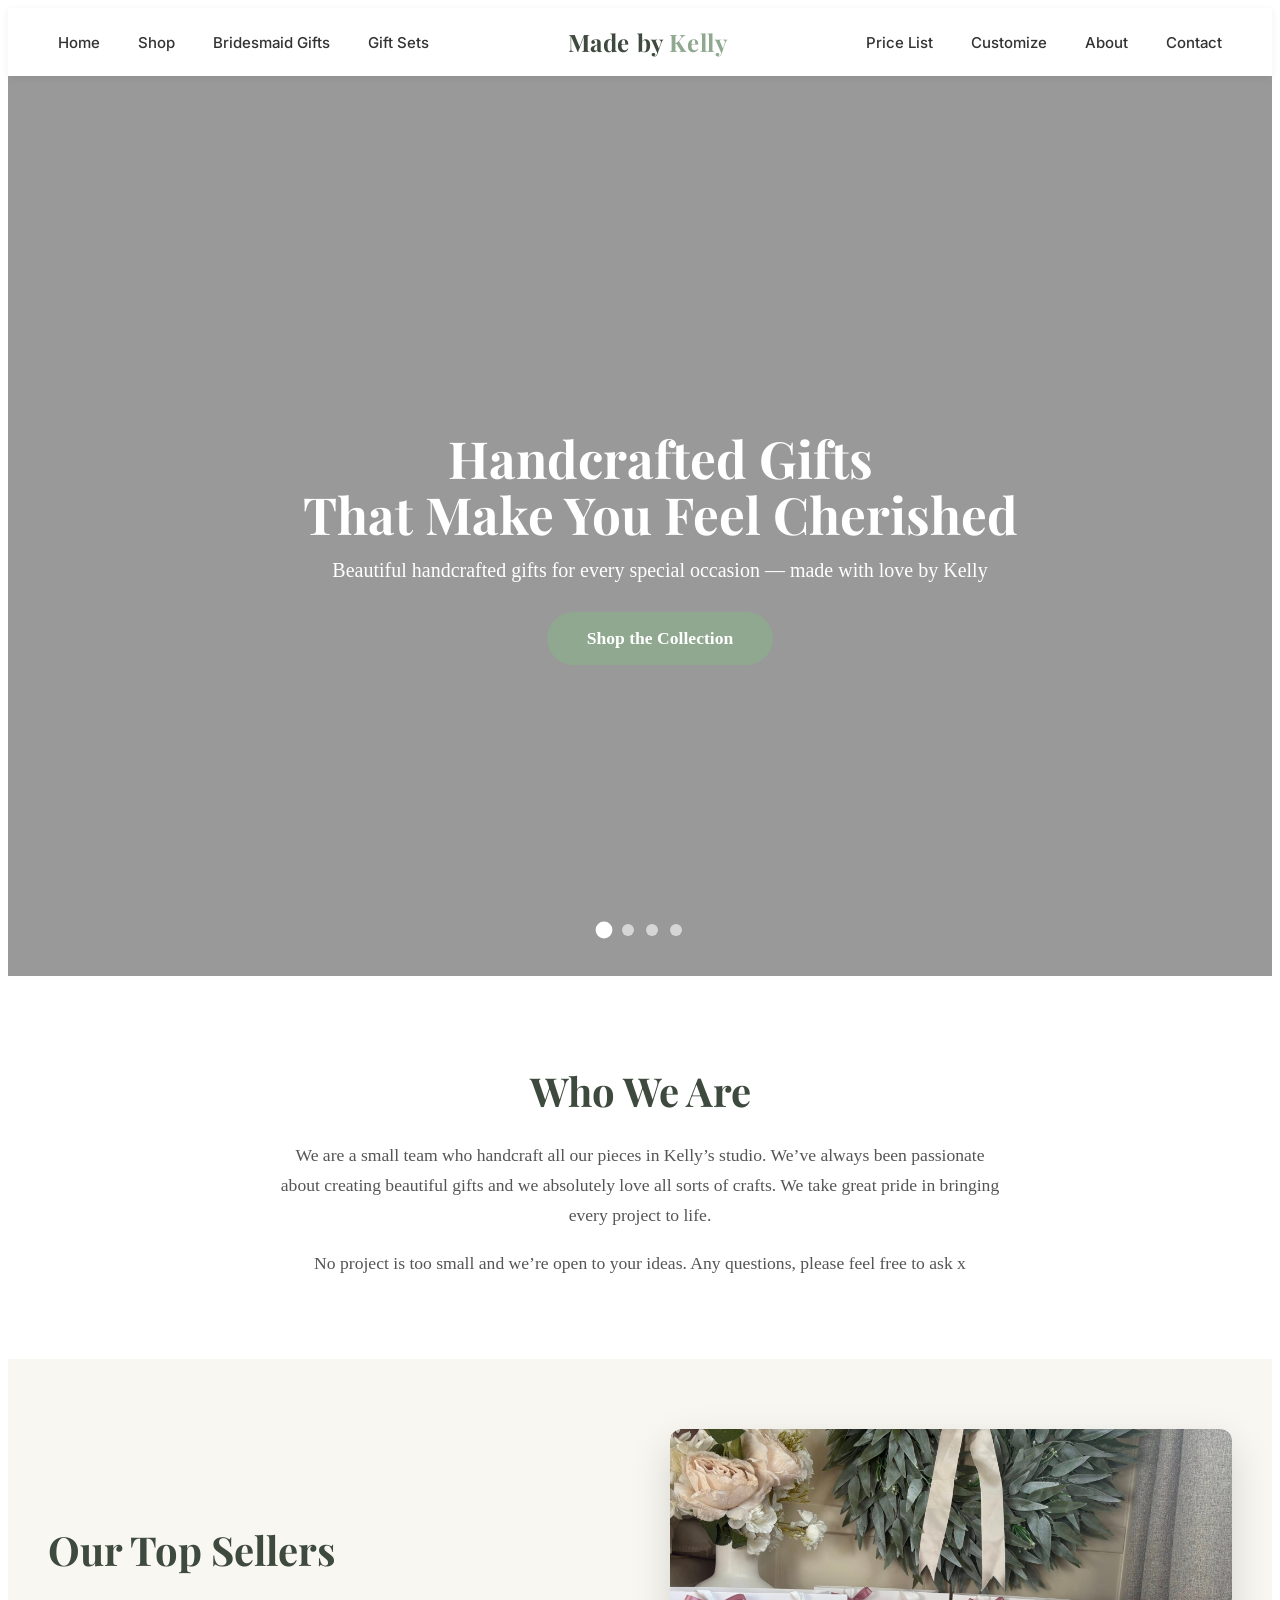
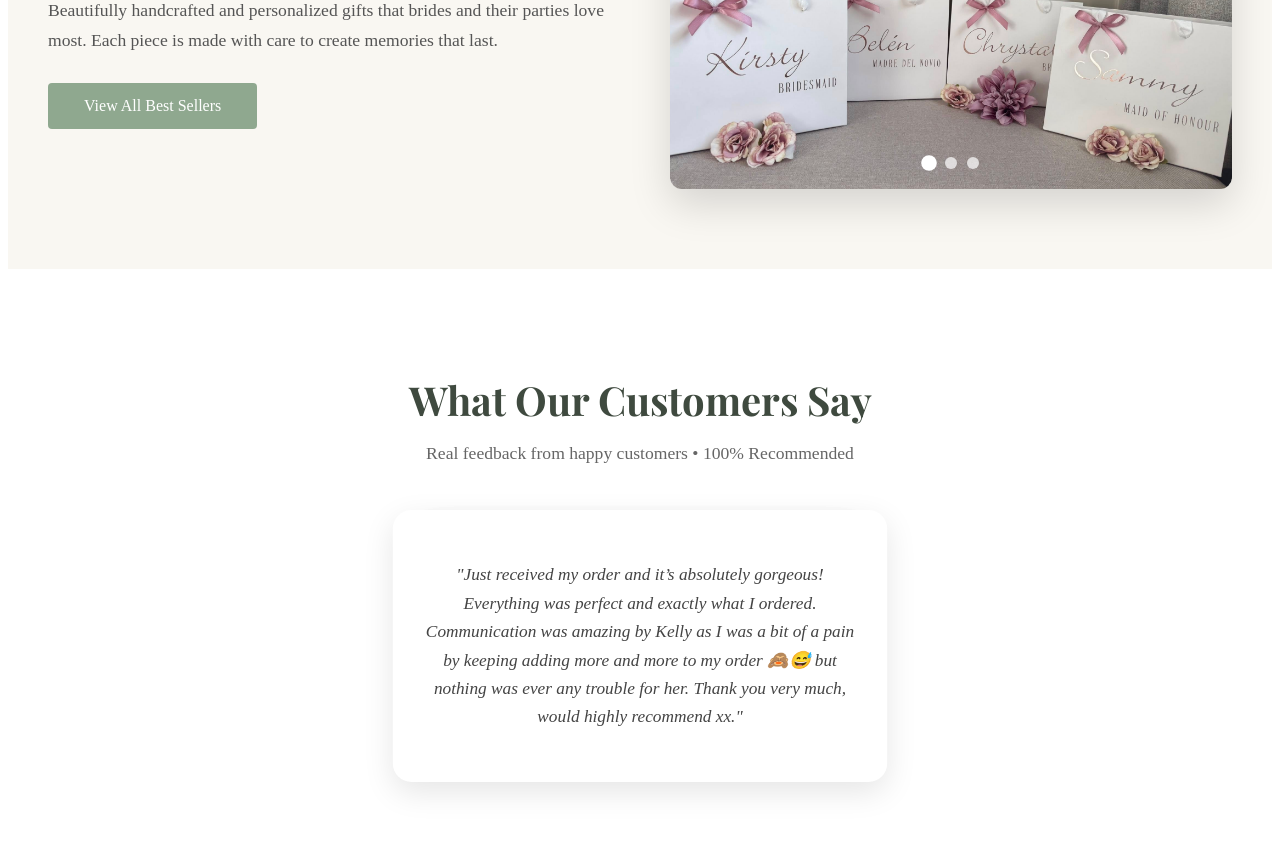
==== commit 912d2f20: "Fixed header + added mobile burger menu" ====
--- a/index.html
+++ b/index.html
@@ -8,9 +8,7 @@
     <link href="https://fonts.googleapis.com/css2?family=Playfair+Display:wght@700&family=Inter:wght@400;500&display=swap" rel="stylesheet">
     
     <link rel="stylesheet" href="css/header.css">
-    <link rel="stylesheet" href="css/hero.css">
     <link rel="stylesheet" href="css/index.css">
-    <link rel="stylesheet" href="css/footer.css">
 </head>
 <body>
 
@@ -34,11 +32,30 @@
                 <li><a href="about.html">About</a></li>
                 <li><a href="contact.html">Contact</a></li>
             </ul>
+
+            <button class="burger-menu" id="burger">
+                <span></span>
+                <span></span>
+                <span></span>
+            </button>
+        </div>
+
+        <div class="mobile-menu" id="mobileMenu">
+            <ul>
+                <li><a href="index.html">Home</a></li>
+                <li><a href="shop/shop.html">Shop</a></li>
+                <li><a href="bridesmaid-gifts.html">Bridesmaid Gifts</a></li>
+                <li><a href="gift-sets.html">Gift Sets</a></li>
+                <li><a href="price-list.html">Price List</a></li>
+                <li><a href="customize.html">Customize</a></li>
+                <li><a href="about.html">About</a></li>
+                <li><a href="contact.html">Contact</a></li>
+            </ul>
         </div>
     </header>
 
     <!-- HERO SLIDESHOW -->
-    <section class="hero" id="hero">
+    <section class="hero">
         <div class="hero-slide active" style="background-image: url('images/slideshow/jennifer-kalenberg-3nx3qOwSSLs-unsplash.jpg');"></div>
         <div class="hero-slide" style="background-image: url('images/slideshow/jeremy-wong-weddings-464ps_nOflw-unsplash.jpg');"></div>
         <div class="hero-slide" style="background-image: url('images/slideshow/kelsey-chance-tAH2cA_BL5g-unsplash.jpg');"></div>
@@ -59,8 +76,7 @@
             <div class="hero-dot" data-slide="3"></div>
         </div>
     </section>
-
-    <!-- WHO WE ARE - WHITE -->
+    <!-- WHO WE ARE -->
     <div class="who-we-are">
         <div class="container">
             <h2>Who We Are</h2>
@@ -68,14 +84,13 @@
             <p>No project is too small and we’re open to your ideas. Any questions, please feel free to ask x</p>
         </div>
     </div>
-
-    <!-- BEST SELLERS - BEIGE -->
+    <!-- BEST SELLERS -->
     <section class="best-sellers">
         <div class="container">
             <div class="text-side">
                 <h2>Our Top Sellers</h2>
                 <p>Beautifully handcrafted and personalized gifts that brides and their parties love most. Each piece is made with care to create memories that last.</p>
-                <a href="shop.html" class="btn">View All Best Sellers</a>
+                <a href="shop/shop.html" class="btn">View All Best Sellers</a>
             </div>
 
             <div class="slider-container">
@@ -93,106 +108,31 @@
             </div>
         </div>
     </section>
+  <!-- TESTIMONIALS -->
+<section class="testimonials">
+    <div class="container">
+        <h2>What Our Customers Say</h2>
+        <p class="subtitle">Real feedback from happy customers • 100% Recommended</p>
 
-    <!-- TESTIMONIALS - WHITE -->
-    <section class="testimonials">
-        <div class="container">
-            <h2>What Our Customers Say</h2>
-            <p class="subtitle">Real feedback from happy customers • 100% Recommended</p>
+        <div class="testimonial-slider" id="testimonialSlider">
+            <div class="testimonial-card active">
+                <p class="review">"Just received my order and it’s absolutely gorgeous! Everything was perfect and exactly what I ordered. Communication was amazing by Kelly as I was a bit of a pain by keeping adding more and more to my order 🙈😅 but nothing was ever any trouble for her. Thank you very much, would highly recommend xx."</p>
+            </div>
 
-            <div class="testimonial-slider" id="testimonialSlider">
-                <div class="testimonial-card">
-                    <p class="review">"Just received my order and it’s absolutely gorgeous! Everything was perfect and exactly what I ordered. Communication was amazing by Kelly as I was a bit of a pain by keeping adding more and more to my order 🙈😅 but nothing was ever any trouble for her. Thank you very much, would highly recommend xx."</p>
-                </div>
+            <div class="testimonial-card">
+                <p class="review">"Just received my order, absolutely amazing, exactly what I ordered and great quality. Thank you we will be back for more xx"</p>
+            </div>
 
-                <div class="testimonial-card">
-                    <p class="review">"Just received my order, absolutely amazing, exactly what I ordered and great quality. Thank you we will be back for more xx"</p>
-                </div>
+            <div class="testimonial-card">
+                <p class="review">"Kelly is really lovely, great at communicating and clearly puts everything into making sure what she sends out is exactly what you want. I couldn’t be happier!"</p>
+            </div>
 
-                <div class="testimonial-card">
-                    <p class="review">"Kelly is really lovely, great at communicating and clearly puts everything into making sure what she sends out is exactly what you want. I was a little sceptical... but she put my mind at rest and she is very reliable and trustworthy. I couldn’t be happier!"</p>
-                </div>
-
-                <div class="testimonial-card">
-                    <p class="review">"I recently ordered some custom items for my daughter’s wedding, and I couldn’t be happier! Everything arrived beautifully wrapped... Thank you for helping make this special day even more perfect!"</p>
-                </div>
-
-                <div class="testimonial-card">
-                    <p class="review">"Just received my order and I am so pleased! The products are beautiful and will make a lovely addition to our big day. Would definitely recommend 🤍"</p>
-                </div>
-
-                <div class="testimonial-card">
-                    <p class="review">"I would 100% recommend Kelly she has been truly amazing because, I love everything she done and I keep adding more to my order because I can’t help myself, she so talented and I’m over the moon with all my stuff so thank you so much I really appreciate your hard work 😌😌❤️"</p>
-                </div>
-
-                <div class="testimonial-card">
-                    <p class="review">"Highly recommend- beautiful products x"</p>
-                </div>
-
-                <div class="testimonial-card">
-                    <p class="review">"Would just like to thank Kelly for making our day feel that little more exciting with the amazing personalised items she has made for our bridal team. Both me and my partner are over the moon and couldn’t recommend her more 🥰"</p>
-                </div>
-
-                <div class="testimonial-card">
-                    <p class="review">"I received my order from Kelly and was very pleased. The order was packaged well. The products were lovely and of good quality. I am looking at putting another order in when I've decided on what, it's hard because I want to order everything 😂"</p>
-                </div>
-
-                <div class="testimonial-card">
-                    <p class="review">"Kelly is such a wonderful communicator, received my items today and they are perfect!!!! Such a lovely lady. Pricing is affordable and her stuff is fab!!! Can’t wait to pop another order in !"</p>
-                </div>
+            <div class="testimonial-card">
+                <p class="review">"I recently ordered some custom items for my daughter’s wedding, and I couldn’t be happier!"</p>
             </div>
         </div>
-    </section>
-
-    <!-- STRIPE PAYMENT - BEIGE -->
-    <section class="stripe-payment">
-        <div class="container">
-            <h2>Secure Payment</h2>
-            <p class="subtitle">Once you've spoken with Kelly and agreed on your order, you can pay securely here with Stripe.</p>
-            
-            <div class="payment-options">
-                <div class="payment-card">
-                    <h3>Step 1: Chat with Kelly</h3>
-                    <p>Discuss your custom order and get a personalised quote.</p>
-                    <a href="https://wa.me/447305016480?text=Hi%20Kelly%2C%20I'd%20like%20to%20place%20an%20order" 
-                       class="whatsapp-btn" target="_blank">
-                        Message Kelly on WhatsApp
-                    </a>
-                </div>
-
-                <div class="payment-card">
-                    <h3>Step 2: Secure Payment</h3>
-                    <p>Pay safely with card via Stripe. No bank transfer needed.</p>
-                    <a href="https://buy.stripe.com/your-real-stripe-link-here" 
-                       class="stripe-btn">
-                        Pay Securely with Stripe
-                    </a>
-                    <div class="trust-badge">
-                        🔒 Powered by Stripe • Secure & Encrypted
-                    </div>
-                </div>
-            </div>
-        </div>
-    </section>
-
-    <!-- FOOTER -->
-    <footer class="footer">
-        <div class="container">
-            <p>&copy; 2026 Made by Kelly. All rights reserved.</p>
-            <p>
-                <a href="terms/terms.html">Terms & Conditions</a> • 
-                <a href="privacy.html">Privacy Policy</a>
-            </p>
-            <p class="made-with-love">Handcrafted with love in the UK ❤️</p>
-        </div>
-    </footer>
-
-    <!-- PLACE AN ORDER BUTTON -->
-    <a href="https://wa.me/447305016480?text=Hi%20Kelly%2C%20I%27d%20like%20to%20place%20an%20order" 
-       class="place-order-btn" 
-       target="_blank">
-        Place an Order
-    </a>
+    </div>
+</section>
 
     <script src="js/index.js"></script>
 </body>
--- a/css/header.css
+++ b/css/header.css
@@ -1,4 +1,6 @@
-/* css/header.css - Skinnier & Elegant */
+/* ============================================= */
+/* HEADER.CSS - Original Style + Mobile Burger  */
+/* ============================================= */
 
 .header {
     background-color: #ffffff;
@@ -6,7 +8,7 @@
     position: sticky;
     top: 0;
     z-index: 1000;
-    height: 68px;           /* Skinnier header */
+    height: 68px;
 }
 
 .header-content {
@@ -19,8 +21,9 @@
     justify-content: space-between;
 }
 
-/* Left & Right Navigation */
-.left-nav, .right-nav {
+/* Left & Right Navigation - Original */
+.left-nav,
+.right-nav {
     display: flex;
     gap: 38px;
     list-style: none;
@@ -28,7 +31,12 @@
     padding: 0;
 }
 
-/* Logo */
+.left-nav li,
+.right-nav li {
+    margin: 0;
+}
+
+/* Logo - Original */
 .logo {
     font-family: 'Playfair Display', Georgia, serif;
     font-size: 24px;
@@ -42,7 +50,7 @@
     color: #8fa88f;
 }
 
-/* Navigation Links */
+/* Navigation Links - Original */
 .nav-menu a {
     font-family: 'Inter', system-ui, sans-serif;
     font-size: 15px;
@@ -56,38 +64,85 @@
     color: #8fa88f;
 }
 
-/* Dropdown */
-.dropdown {
-    position: relative;
+/* Burger Menu */
+.burger-menu {
+    display: none;
+    flex-direction: column;
+    gap: 5px;
+    background: none;
+    border: none;
+    cursor: pointer;
+    padding: 5px;
+    margin-left: 15px;
 }
 
-.dropdown-content {
+.burger-menu span {
+    width: 26px;
+    height: 3px;
+    background: #333;
+    transition: all 0.3s ease;
+}
+
+/* Mobile Menu */
+.mobile-menu {
     display: none;
+    background: #ffffff;
+    box-shadow: 0 8px 20px rgba(0,0,0,0.1);
     position: absolute;
-    top: 100%;
-    left: 50%;
-    transform: translateX(-50%);
-    background: white;
-    min-width: 200px;
-    box-shadow: 0 8px 20px rgba(0,0,0,0.1);
-    border-radius: 8px;
-    padding: 10px 0;
+    top: 68px;
+    left: 0;
+    width: 100%;
     z-index: 999;
 }
 
-.dropdown:hover .dropdown-content {
-    display: block;
+.mobile-menu ul {
+    list-style: none;
+    padding: 20px 50px;
+    margin: 0;
 }
 
-.dropdown-content a {
+.mobile-menu a {
+    font-size: 1.25rem;
+    color: #333;
+    text-decoration: none;
     display: block;
-    padding: 10px 22px;
-    color: #444;
-    text-decoration: none;
-    font-size: 14.8px;
+    padding: 12px 0;
 }
 
-.dropdown-content a:hover {
-    background-color: #f8f5f0;
-    color: #8fa88f;
+/* Burger Animation */
+.burger-menu.active span:nth-child(1) {
+    transform: rotate(45deg) translate(6px, 6px);
+}
+.burger-menu.active span:nth-child(2) {
+    opacity: 0;
+}
+.burger-menu.active span:nth-child(3) {
+    transform: rotate(-45deg) translate(5px, -5px);
+}
+
+/* ============================================= */
+/* RESPONSIVE - Mobile Only                     */
+/* ============================================= */
+@media (max-width: 992px) {
+    .left-nav,
+    .right-nav {
+        display: none;
+    }
+    
+    .burger-menu {
+        display: flex;
+    }
+    
+    .mobile-menu.active {
+        display: block;
+    }
+}
+
+@media (max-width: 768px) {
+    .header-content {
+        padding: 0 25px;
+    }
+    .logo {
+        font-size: 22px;
+    }
 }
--- a/css/index.css
+++ b/css/index.css
@@ -1,73 +1,177 @@
 /* ============================================= */
-/* INDEX.CSS - Fixed for Mobile + Desktop       */
-/* ============================================= */
-
-html {
-    overflow-y: scroll;
-}
-
-/* ============================================= */
-/* WHO WE ARE - WHITE                           */
+/* INDEX.CSS - Minimal Hero Only                */
+/* ============================================= */
+
+.hero {
+    position: relative;
+    height: 100vh;
+    min-height: 500px;
+    overflow: hidden;
+}
+
+.hero-slide {
+    position: absolute;
+    top: 0;
+    left: 0;
+    width: 100%;
+    height: 100%;
+    background-size: cover;
+    background-position: center;
+    opacity: 0;
+    transition: opacity 1s ease;
+}
+
+.hero-slide.active {
+    opacity: 1;
+}
+
+.hero-overlay {
+    position: absolute;
+    top: 0;
+    left: 0;
+    width: 100%;
+    height: 100%;
+    background: rgba(0,0,0,0.4);
+    display: flex;
+    align-items: center;
+    justify-content: center;
+    text-align: center;
+    padding: 0 20px;
+}
+
+.hero-content h1 {
+    font-family: 'Playfair Display', Georgia, serif;
+    font-size: 3.2rem;
+    color: white;
+    line-height: 1.1;
+    margin-bottom: 16px;
+}
+
+.hero-content p {
+    font-size: 1.25rem;
+    color: white;
+    max-width: 700px;
+    margin: 0 auto 30px;
+}
+
+.hero-button {
+    display: inline-block;
+    padding: 16px 40px;
+    background-color: #8fa88f;
+    color: white;
+    text-decoration: none;
+    font-weight: 600;
+    border-radius: 50px;
+    font-size: 1.1rem;
+}
+
+.hero-dots {
+    position: absolute;
+    bottom: 40px;
+    left: 50%;
+    transform: translateX(-50%);
+    display: flex;
+    gap: 12px;
+    z-index: 10;
+}
+
+.hero-dot {
+    width: 12px;
+    height: 12px;
+    background: rgba(255,255,255,0.6);
+    border-radius: 50%;
+    cursor: pointer;
+    transition: all 0.3s;
+}
+
+.hero-dot.active {
+    background: white;
+    transform: scale(1.4);
+}
+
+/* Mobile */
+@media (max-width: 768px) {
+    .hero-content h1 {
+        font-size: 2.3rem;
+    }
+    .hero-content p {
+        font-size: 1.1rem;
+    }
+}
+
+/* ============================================= */
+/* WHO WE ARE - Compact Version                 */
 /* ============================================= */
 .who-we-are {
     background-color: #ffffff;
-    padding: 50px 0 65px;
+    padding: 55px 20px 65px;
+    text-align: center;
 }
 
 .who-we-are .container {
-    max-width: 1250px;
+    max-width: 720px;
     margin: 0 auto;
-    padding: 0 40px;
-    text-align: center;
+    padding: 0 20px;
 }
 
 .who-we-are h2 {
     font-family: 'Playfair Display', Georgia, serif;
-    font-size: 2.6rem;
+    font-size: 2.5rem;
     color: #3f4a3f;
     margin-bottom: 24px;
 }
 
 .who-we-are p {
-    font-size: 1.15rem;
-    line-height: 1.75;
+    font-size: 1.1rem;
+    line-height: 1.7;
     color: #555;
-    max-width: 720px;
-    margin: 0 auto 16px;
-}
-
-/* ============================================= */
-/* BEST SELLERS - BEIGE                         */
+    margin-bottom: 16px;
+}
+
+/* Mobile */
+@media (max-width: 768px) {
+    .who-we-are {
+        padding: 50px 20px 60px;
+    }
+    .who-we-are h2 {
+        font-size: 2.2rem;
+    }
+}
+
+/* ============================================= */
+/* BEST SELLERS - Compact Version               */
 /* ============================================= */
 .best-sellers {
     background-color: #f9f7f2;
-    padding: 90px 0 100px;
+    padding: 70px 20px 80px;
+    text-align: center;
 }
 
 .best-sellers .container {
     max-width: 1250px;
     margin: 0 auto;
-    padding: 0 40px;
+    padding: 0 20px;
     display: flex;
     align-items: center;
-    gap: 80px;
+    gap: 60px;
     flex-wrap: wrap;
 }
 
 .best-sellers .text-side {
     flex: 1;
-    min-width: 340px;
+    min-width: 300px;
+    text-align: left;
 }
 
 .best-sellers .text-side h2 {
     font-family: 'Playfair Display', Georgia, serif;
-    font-size: 2.65rem;
+    font-size: 2.5rem;
     color: #3f4a3f;
     margin-bottom: 20px;
 }
 
 .best-sellers .text-side p {
-    font-size: 1.12rem;
+    font-size: 1.1rem;
     line-height: 1.65;
     color: #555;
     margin-bottom: 28px;
@@ -75,7 +179,7 @@
 
 .best-sellers .btn {
     display: inline-block;
-    padding: 14px 38px;
+    padding: 14px 36px;
     background-color: #8fa88f;
     color: white;
     text-decoration: none;
@@ -89,15 +193,17 @@
     transform: translateY(-3px);
 }
 
-/* Slider */
+/* Best Sellers Slider */
 .slider-container {
     flex: 1;
-    min-width: 380px;
+    min-width: 320px;
     position: relative;
-    height: 390px;
+    height: 360px;
     border-radius: 12px;
     overflow: hidden;
     box-shadow: 0 15px 40px rgba(0, 0, 0, 0.15);
+    max-width: 100%;
+    margin: 0 auto;
 }
 
 .slide {
@@ -128,272 +234,183 @@
 .dot {
     width: 12px;
     height: 12px;
-    background-color: rgba(255, 255, 255, 0.7);
+    background-color: rgba(255,255,255,0.7);
     border-radius: 50%;
     cursor: pointer;
 }
 
 .dot.active {
-    background-color: #fff;
+    background: white;
     transform: scale(1.3);
 }
 
-/* ============================================= */
-/* TESTIMONIALS - WHITE                         */
+/* Mobile */
+@media (max-width: 768px) {
+    .best-sellers {
+        padding: 60px 20px 70px;
+    }
+    .best-sellers .text-side {
+        text-align: center;
+    }
+    .best-sellers .text-side h2 {
+        font-size: 2.2rem;
+    }
+    .slider-container {
+        height: 300px;
+    }
+}
+
+/* ============================================= */
+/* TESTIMONIALS - Compact Version               */
 /* ============================================= */
 .testimonials {
     background-color: #ffffff;
-    padding: 80px 0 100px;
+    padding: 70px 20px 80px;
     text-align: center;
-    overflow: hidden;
 }
 
 .testimonials h2 {
     font-family: 'Playfair Display', Georgia, serif;
-    font-size: 2.8rem;
+    font-size: 2.5rem;
+    color: #3f4a3f;
+    margin-bottom: 8px;
+}
+
+.subtitle {
+    font-size: 1.1rem;
+    color: #666;
+    margin-bottom: 45px;
+}
+
+.testimonial-slider {
+    position: relative;
+    max-width: 100%;
+    height: 230px;
+    margin: 0 auto;
+}
+
+.testimonial-card {
+    position: absolute;
+    top: 0;
+    left: 50%;
+    transform: translateX(-50%);
+    width: 100%;
+    max-width: 380px;
+    background: white;
+    padding: 28px 25px;
+    border-radius: 16px;
+    box-shadow: 0 10px 30px rgba(0, 0, 0, 0.08);
+    opacity: 0;
+    transition: all 0.8s ease;
+}
+
+.testimonial-card.active {
+    opacity: 1;
+    z-index: 10;
+}
+
+.review {
+    font-size: 1.05rem;
+    line-height: 1.65;
+    color: #444;
+    font-style: italic;
+}
+
+/* Mobile */
+@media (max-width: 768px) {
+    .testimonials {
+        padding: 55px 20px 65px;
+    }
+    .testimonials h2 {
+        font-size: 2.2rem;
+    }
+    .testimonial-slider {
+        height: 210px;
+    }
+    .testimonial-card {
+        padding: 24px 22px;
+        max-width: 92%;
+    }
+}
+/* ============================================= */
+/* TESTIMONIALS - Overlapping Nice Effect       */
+/* ============================================= */
+.testimonials {
+    background-color: #ffffff;
+    padding: 70px 20px 80px;
+    text-align: center;
+}
+
+.testimonials h2 {
+    font-family: 'Playfair Display', Georgia, serif;
+    font-size: 2.5rem;
     color: #3f4a3f;
     margin-bottom: 10px;
 }
 
 .subtitle {
-    font-size: 1.15rem;
+    font-size: 1.1rem;
     color: #666;
-    margin-bottom: 60px;
+    margin-bottom: 50px;
 }
 
 .testimonial-slider {
     position: relative;
-    max-width: 1220px;
-    height: 270px;
+    max-width: 620px;
+    height: 260px;
     margin: 0 auto;
 }
 
 .testimonial-card {
     position: absolute;
     top: 0;
+    left: 50%;
+    transform: translateX(-50%);
     width: 100%;
     max-width: 420px;
     background: white;
-    padding: 42px 45px;
+    padding: 32px 30px;
     border-radius: 18px;
-    box-shadow: 0 12px 40px rgba(0, 0, 0, 0.08);
+    box-shadow: 0 10px 30px rgba(0, 0, 0, 0.1);
     opacity: 0;
-    transition: all 0.95s cubic-bezier(0.4, 0, 0.2, 1);
+    transition: all 0.8s ease;
+    z-index: 1;
 }
 
 .testimonial-card.active {
-    left: 50%;
-    transform: translateX(-50%) scale(1.04);
     opacity: 1;
     z-index: 10;
-    box-shadow: 0 22px 55px rgba(0, 0, 0, 0.14);
-}
-
-.testimonial-card.left {
-    left: 7%;
-    transform: scale(0.82);
-    opacity: 0.68;
-    z-index: 5;
-}
-
-.testimonial-card.right {
-    left: 93%;
-    transform: translateX(-100%) scale(0.82);
-    opacity: 0.68;
-    z-index: 5;
-}
-
-.review {
-    font-size: 1.17rem;
-    line-height: 1.82;
-    color: #444;
-    font-style: italic;
-    margin: 0;
-}
-
-/* ============================================= */
-/* STRIPE PAYMENT - BEIGE                       */
-/* ============================================= */
-.stripe-payment {
-    background-color: #f9f7f2;
-    padding: 100px 0 110px;
-    text-align: center;
-}
-
-.stripe-payment h2 {
-    font-family: 'Playfair Display', Georgia, serif;
-    font-size: 2.85rem;
-    color: #3f4a3f;
-    margin-bottom: 14px;
-}
-
-.subtitle {
-    font-size: 1.2rem;
-    color: #555;
-    max-width: 720px;
-    margin: 0 auto 70px;
-    line-height: 1.65;
-}
-
-.payment-options {
-    display: flex;
-    gap: 50px;
-    max-width: 1100px;
-    margin: 0 auto;
-    justify-content: center;
-    flex-wrap: wrap;
-}
-
-.payment-card {
-    background: white;
-    border-radius: 16px;
-    padding: 48px 38px;
-    width: 100%;
-    max-width: 430px;
-    box-shadow: 0 10px 35px rgba(0, 0, 0, 0.06);
-    transition: all 0.3s ease;
-}
-
-.payment-card:hover {
-    transform: translateY(-6px);
-}
-
-.payment-card h3 {
-    font-size: 1.65rem;
-    color: #3f4a3f;
-    margin-bottom: 16px;
-}
-
-.payment-card p {
-    color: #666;
-    line-height: 1.7;
-    margin-bottom: 34px;
-}
-
-.whatsapp-btn,
-.stripe-btn {
-    display: block;
-    width: 100%;
-    padding: 16px 0;
-    border-radius: 50px;
-    text-decoration: none;
-    font-weight: 600;
-    font-size: 1.1rem;
-    transition: all 0.3s ease;
-}
-
-.whatsapp-btn {
-    background-color: #25D366;
-    color: white;
-}
-
-.whatsapp-btn:hover {
-    background-color: #1eb55a;
-}
-
-.stripe-btn {
-    background-color: #8fa88f;
-    color: white;
-}
-
-.stripe-btn:hover {
-    background-color: #7a947a;
-}
-
-.trust-badge {
-    margin-top: 18px;
-    font-size: 0.96rem;
-    color: #777;
-}
-
-/* ============================================= */
-/* PLACE AN ORDER BUTTON                         */
-/* ============================================= */
-.place-order-btn {
-    position: fixed;
-    bottom: 30px;
-    right: 30px;
-    background-color: #8fa88f;
-    color: white;
-    padding: 15px 32px;
-    border-radius: 50px;
-    font-weight: 600;
-    font-size: 15.5px;
-    text-decoration: none;
-    box-shadow: 0 6px 20px rgba(143, 168, 143, 0.4);
-    z-index: 1000;
-    transition: all 0.3s ease;
-}
-
-.place-order-btn:hover {
-    background-color: #7a947a;
-    transform: translateY(-3px);
-}
-
-/* ============================================= */
-/* HERO - Desktop + Mobile Fix                  */
-/* ============================================= */
-.hero-content h1 {
-    font-size: 3.2rem;
-    line-height: 1.1;
-}
-
-.hero-content p {
-    font-size: 1.25rem;
-}
-
-/* ============================================= */
-/* MOBILE FIXES - Makes iPhone look good        */
-/* ============================================= */
+    transform: translateX(-50%) scale(1.03);
+}
+
+/* Previous cards slightly visible behind */
+.testimonial-card:not(.active) {
+    transform: translateX(-50%) scale(0.92);
+    opacity: 0.75;
+}
+
+/* Mobile - Simple Slideshow */
 @media (max-width: 768px) {
-    .hero-content h1 {
-        font-size: 2.25rem;           /* Smaller on phone - fixes cramped look */
-        line-height: 1.15;
-    }
-    
-    .hero-content p {
-        font-size: 1.05rem;
-    }
-    
-    .who-we-are h2,
-    .best-sellers .text-side h2,
-    .testimonials h2,
-    .stripe-payment h2 {
-        font-size: 2.2rem;
-    }
-    
-    .who-we-are,
-    .best-sellers,
-    .testimonials,
-    .stripe-payment {
-        padding-left: 20px;
-        padding-right: 20px;
-    }
-    
-    .best-sellers .container {
-        flex-direction: column;
-        text-align: center;
-        gap: 50px;
-    }
-    
-    .slider-container {
-        height: 320px;
-        min-width: 100%;
+    .testimonials {
+        padding: 55px 20px 65px;
     }
     
     .testimonial-slider {
         height: 240px;
+        max-width: 100%;
     }
     
-    .place-order-btn {
-        padding: 13px 26px;
-        font-size: 15px;
-        bottom: 20px;
-        right: 20px;
+    .testimonial-card {
+        padding: 26px 22px;
+        max-width: 92%;
     }
     
-    .payment-options {
-        flex-direction: column;
-        gap: 30px;
+    .testimonial-card:not(.active) {
+        display: none;           /* Simple slideshow on mobile */
+    }
+    
+    .review {
+        font-size: 1.02rem;
+        line-height: 1.65;
     }
 }
